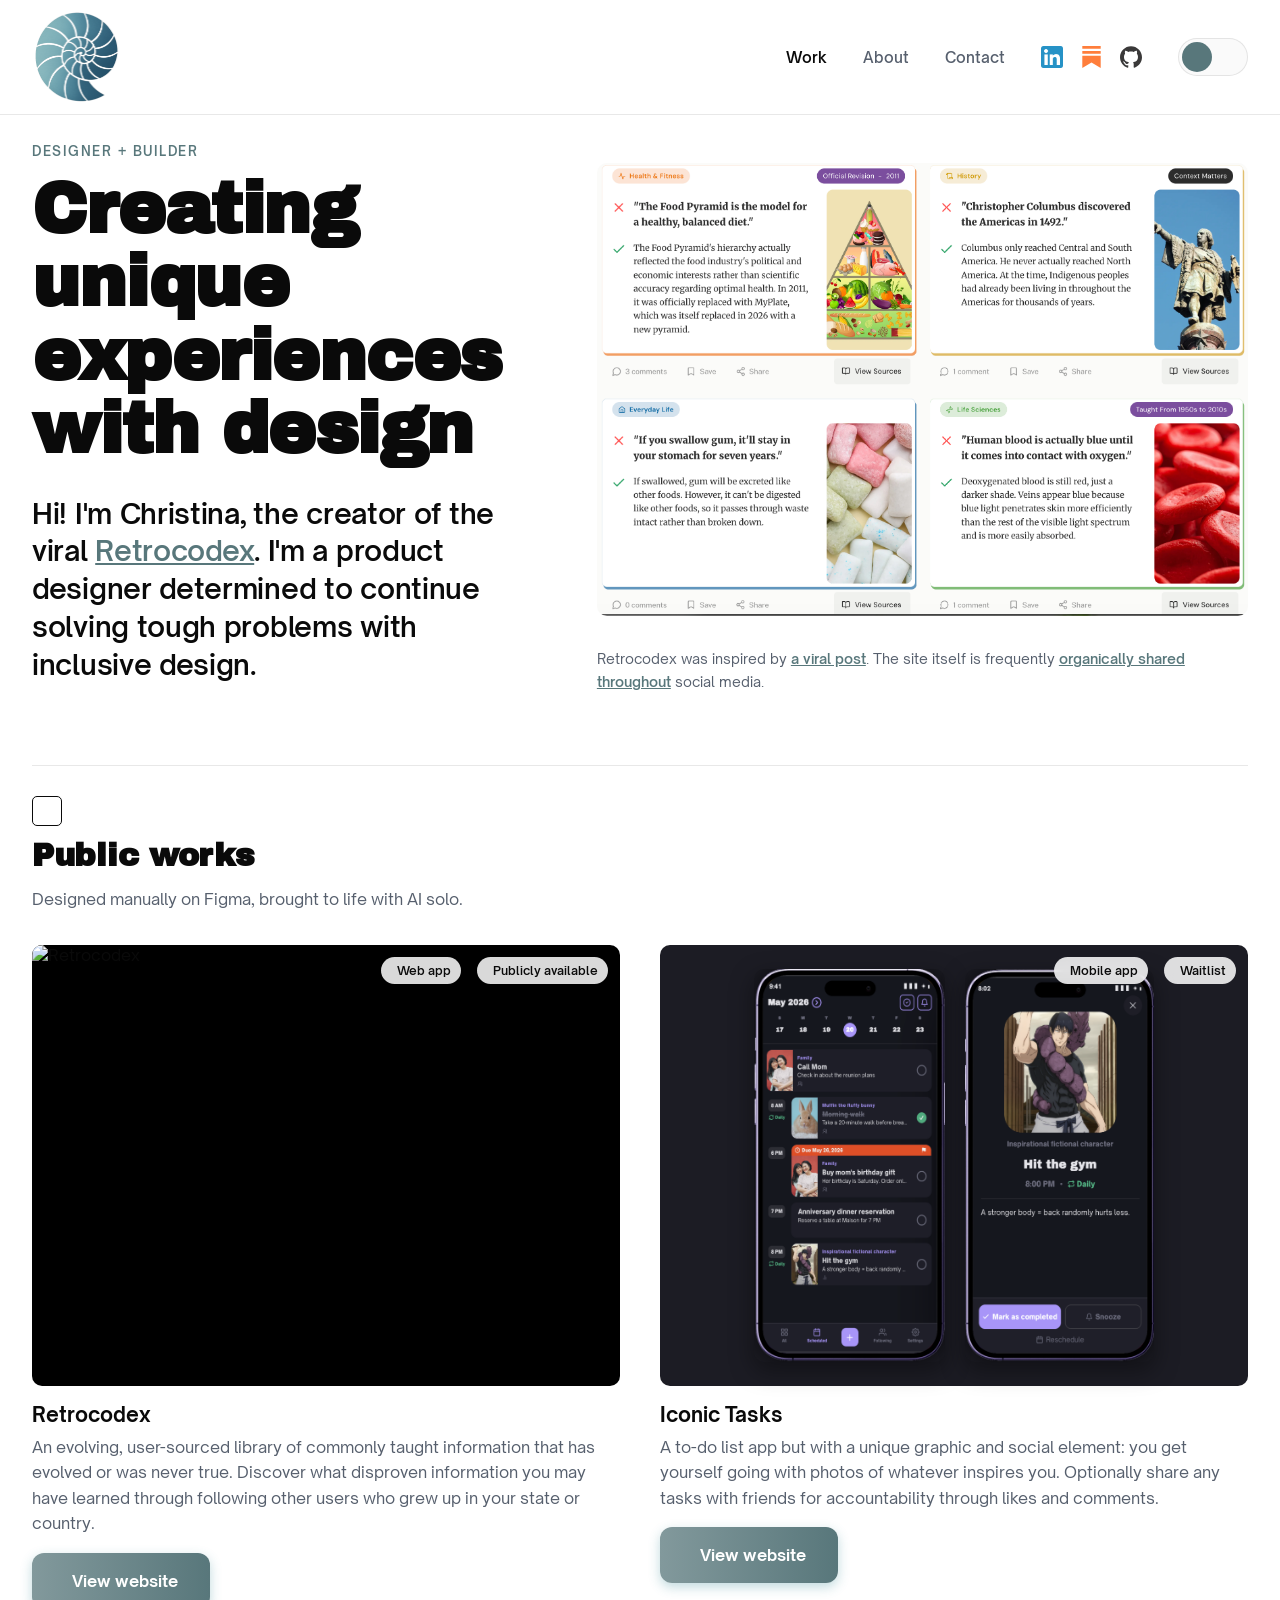
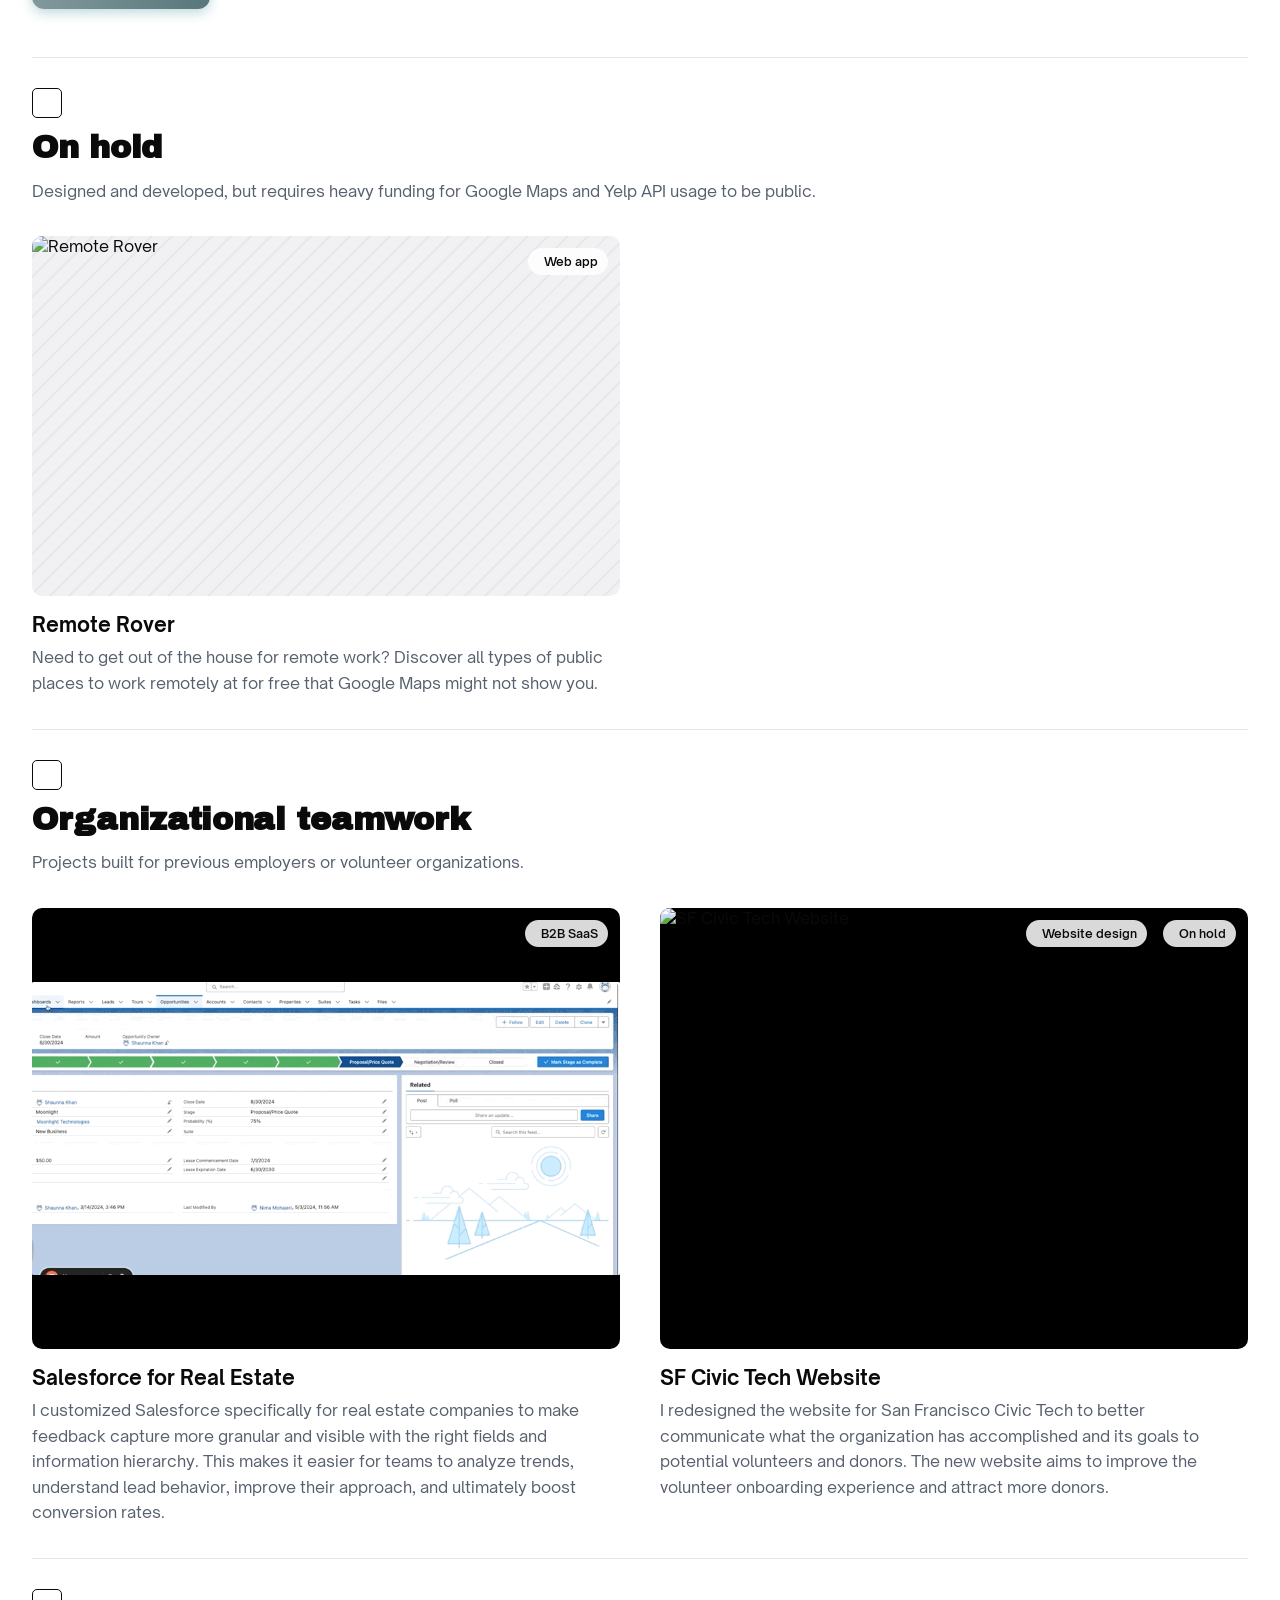
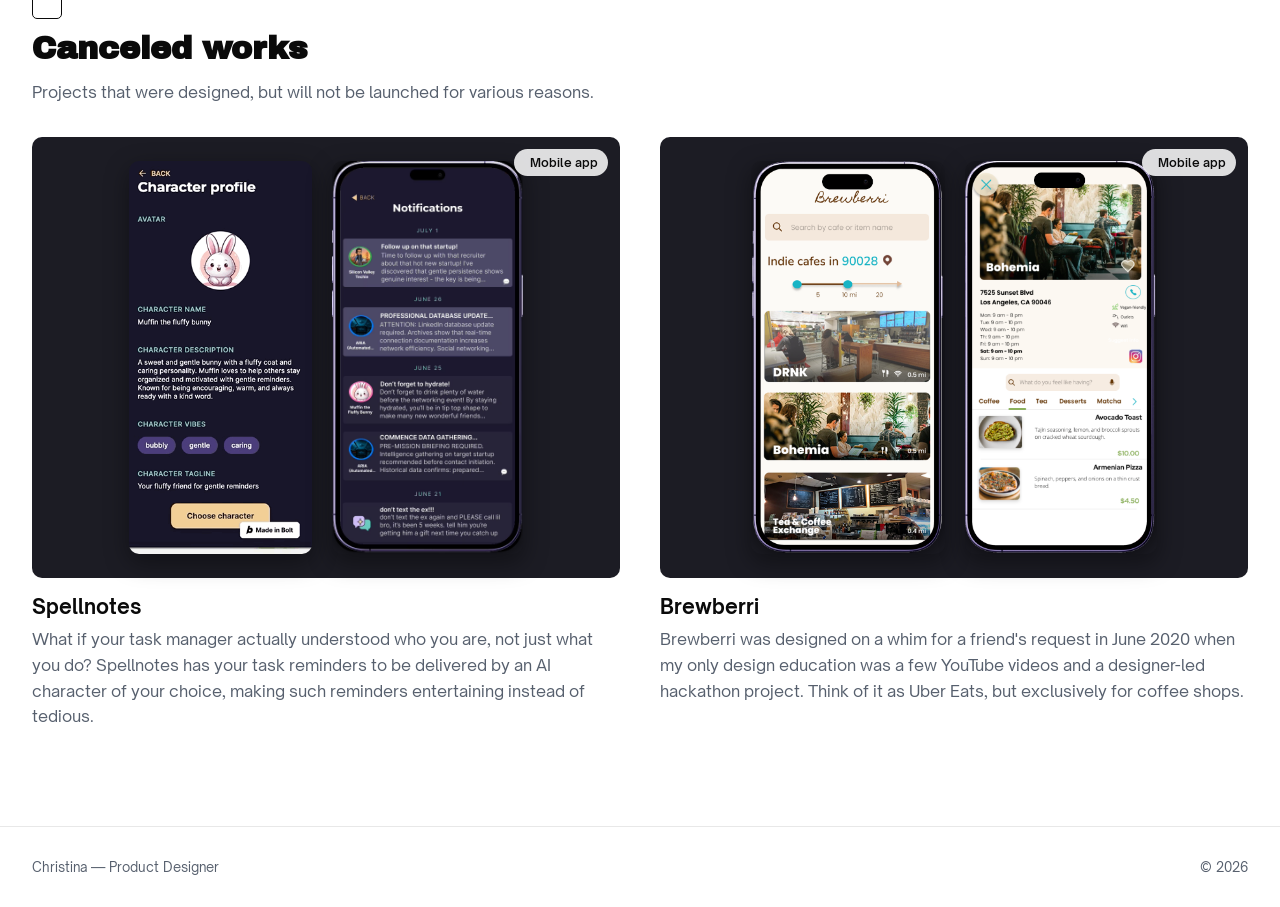
==== index.html @ 050b69ad "Add Salesforce for Real Estate case study Build case-studies/salesforce-real-estate.html following t" ====
<!DOCTYPE html>
<html lang="en">
<head>
<meta charset="utf-8">
<meta name="viewport" content="width=device-width, initial-scale=1">
<title>Christina — Founding Product Designer</title>
<link rel="icon" type="image/png" href="assets/images/logo-nautilus-turquoise.png">
<link rel="stylesheet" href="css/style.css">
</head>
<body>

<nav class="nav">
  <div class="nav-brand">
    <a href="index.html" class="logo-placeholder"><img src="assets/images/logo-nautilus-turquoise.png" alt="Christina's logo"></a>
  </div>
  <div class="nav-links">
    <a href="#work" class="nav-link nav-link--active" target="_blank" rel="noopener noreferrer">Work</a>
    <a href="#about" class="nav-link" target="_blank" rel="noopener noreferrer">About</a>
    <a href="contact.html" class="nav-link" target="_blank" rel="noopener noreferrer">Contact</a>
    <div class="social-icons">
      <a href="https://www.linkedin.com/in/christina-m-nguyen-0655a9b2/" aria-label="LinkedIn" target="_blank" rel="noopener noreferrer"><img src="assets/icons/linkedin-white.png" alt="LinkedIn"></a>
      <a href="https://designingforall.substack.com/" aria-label="Substack" target="_blank" rel="noopener noreferrer"><img src="assets/icons/substack.svg" alt="Substack"></a>
      <a href="https://github.com/christina245" aria-label="GitHub" target="_blank" rel="noopener noreferrer"><img src="assets/icons/github.svg" alt="GitHub" data-invert-dark></a>
    </div>
    <div class="theme-toggle">
      <button data-theme-btn="light" aria-label="Light mode"><i data-lucide="sun"></i></button>
      <button data-theme-btn="dark" aria-label="Dark mode"><i data-lucide="moon"></i></button>
    </div>
  </div>
</nav>

<section class="hero reveal">
  <div class="hero-copy">
    <div class="eyebrow hero-eyebrow">DESIGNER + BUILDER</div>
    <h1 class="h1">Creating unique experiences with design</h1>
    <h2 class="h4">Hi! I'm Christina, the creator of the viral <a href="http://theretrocodex.com" class="link-accent" target="_blank" rel="noopener noreferrer">Retrocodex</a>. I'm a product designer determined to continue solving tough problems with inclusive design.</h2>
  </div>
  <div>
    <div class="ph ph--shrink"><img src="assets/images/retrocodex-popular-facts.png" alt="Retrocodex"></div>
    <p class="hero-image-note">Retrocodex was inspired by <a href="https://www.instagram.com/p/DOqaJ5Gjj4a/?img_index=1" class="link-accent-bold" target="_blank" rel="noopener noreferrer">a viral post</a>. The site itself is frequently <a href="https://www.youtube.com/watch?v=tK1ctEZjF4w" class="link-accent-bold" target="_blank" rel="noopener noreferrer">organically shared throughout</a> social media.</p>
  </div>
</section>

<div class="divider"></div>

<section id="work" class="section reveal">
  <div class="section-heading">
    <div class="section-icon"><i data-lucide="users-round"></i></div>
    <h3 class="h3">Public works</h3>
  </div>
  <p class="section-subtitle">Designed manually on Figma, brought to life with AI solo.</p>
  <div class="project-grid">

    <div>
      <a href="case-studies/retrocodex.html" target="_blank" rel="noopener noreferrer">
        <div class="ph ph--letterbox">
          <img class="ph-fit" src="assets/images/retrocodex-cover-1.gif" alt="Retrocodex">
          <div class="badge-row">
            <span class="badge"><i data-lucide="globe"></i>Web app</span>
            <span class="badge"><i data-lucide="users-round"></i>Publicly available</span>
          </div>
        </div>
      </a>
      <div class="project-card-body">
        <div class="project-title"><a href="case-studies/retrocodex.html" target="_blank" rel="noopener noreferrer">Retrocodex</a></div>
        <p class="project-desc">An evolving, user-sourced library of commonly taught information that has evolved or was never true. Discover what disproven information you may have learned through following other users who grew up in your state or country.</p>
        <a href="http://theretrocodex.com" class="cs-btn cs-btn--primary" target="_blank" rel="noopener noreferrer" style="margin:1rem 0"><i data-lucide="external-link"></i>View website</a>
      </div>
    </div>

    <div>
      <div class="ph ph--dark">
        <div class="cover-pair">
          <img src="assets/images/iconic-tasks-list-view-cover.png" alt="Iconic Tasks list view">
          <img src="assets/images/iconic-tasks-notification-detail-cover.png" alt="Iconic Tasks notification detail">
        </div>
        <div class="badge-row">
          <span class="badge"><i data-lucide="smartphone"></i>Mobile app</span>
          <span class="badge"><i data-lucide="clock-plus"></i>Waitlist</span>
        </div>
      </div>
      <div class="project-card-body">
        <div class="project-title"><span class="project-title-soon" tabindex="0">Iconic Tasks<span class="coming-soon-toast">Coming soon!</span></span></div>
        <p class="project-desc">A to-do list app but with a unique graphic and social element: you get yourself going with photos of whatever inspires you. Optionally share any tasks with friends for accountability through likes and comments.</p>
        <a href="http://iconictasks.com" class="cs-btn cs-btn--primary" target="_blank" rel="noopener noreferrer" style="margin:1rem 0"><i data-lucide="external-link"></i>View website</a>
      </div>
    </div>

  </div>
</section>

<div class="divider"></div>

<section class="section reveal">
  <div class="section-heading">
    <div class="section-icon"><i data-lucide="pause"></i></div>
    <h3 class="h3">On hold</h3>
  </div>
  <p class="section-subtitle">Designed and developed, but requires heavy funding for Google Maps and Yelp API usage to be public.</p>
  <div class="project-grid">

    <div>
      <a href="case-studies/remote-rover.html" target="_blank" rel="noopener noreferrer">
        <div class="ph ph--fixed-360">
          <img class="ph-fill" src="assets/images/remote-rover-header.gif" alt="Remote Rover" data-alt-src="assets/images/remote-rover-map-search.gif" data-duration-a="4550" data-duration-b="7490">
          <div class="badge-row">
            <span class="badge"><i data-lucide="globe"></i>Web app</span>
          </div>
        </div>
      </a>
      <div class="project-card-body">
        <div class="project-title"><a href="case-studies/remote-rover.html" target="_blank" rel="noopener noreferrer">Remote Rover</a></div>
        <p class="project-desc">Need to get out of the house for remote work? Discover all types of public places to work remotely at for free that Google Maps might not show you.</p>
      </div>
    </div>

  </div>
</section>

<div class="divider"></div>

<section class="section reveal">
  <div class="section-heading">
    <div class="section-icon"><i data-lucide="briefcase"></i></div>
    <h3 class="h3">Organizational teamwork</h3>
  </div>
  <p class="section-subtitle">Projects built for previous employers or volunteer organizations.</p>
  <div class="project-grid">

    <div>
      <a href="case-studies/salesforce-real-estate.html" target="_blank" rel="noopener noreferrer">
        <div class="ph ph--letterbox">
          <img class="ph-fit" src="assets/images/salesforce-opportunities.gif" alt="Salesforce for Real Estate">
          <div class="badge-row">
            <span class="badge"><i data-lucide="briefcase-business"></i>B2B SaaS</span>
          </div>
        </div>
      </a>
      <div class="project-card-body">
        <div class="project-title"><a href="case-studies/salesforce-real-estate.html" target="_blank" rel="noopener noreferrer">Salesforce for Real Estate</a></div>
        <p class="project-desc">I customized Salesforce specifically for real estate companies to make feedback capture more granular and visible with the right fields and information hierarchy. This makes it easier for teams to analyze trends, understand lead behavior, improve their approach, and ultimately boost conversion rates.</p>
      </div>
    </div>

    <div>
      <div class="ph ph--letterbox">
        <img class="ph-fit" src="assets/images/sf-civic-tech-homepage.gif" alt="SF Civic Tech Website">
        <div class="badge-row">
          <span class="badge"><i data-lucide="globe"></i>Website design</span>
          <span class="badge"><i data-lucide="clock"></i>On hold</span>
        </div>
      </div>
      <div class="project-card-body">
        <div class="project-title"><span class="project-title-soon" tabindex="0">SF Civic Tech Website<span class="coming-soon-toast">Coming soon!</span></span></div>
        <p class="project-desc">I redesigned the website for San Francisco Civic Tech to better communicate what the organization has accomplished and its goals to potential volunteers and donors. The new website aims to improve the volunteer onboarding experience and attract more donors.</p>
      </div>
    </div>

  </div>
</section>

<div class="divider"></div>

<section class="section reveal">
  <div class="section-heading">
    <div class="section-icon"><i data-lucide="ban"></i></div>
    <h3 class="h3">Canceled works</h3>
  </div>
  <p class="section-subtitle">Projects that were designed, but will not be launched for various reasons.</p>
  <div class="project-grid">

    <div>
      <a href="case-studies/spellnotes.html" target="_blank" rel="noopener noreferrer">
        <div class="ph ph--dark">
          <div class="cover-pair">
            <img src="assets/images/spellnotes-cover-2.gif" alt="Spellnotes cover 1">
            <img src="assets/images/spellnotes-cover-character.avif" alt="Spellnotes cover 2">
          </div>
          <div class="badge-row">
            <span class="badge"><i data-lucide="smartphone"></i>Mobile app</span>
          </div>
        </div>
      </a>
      <div class="project-card-body">
        <div class="project-title"><a href="case-studies/spellnotes.html" target="_blank" rel="noopener noreferrer">Spellnotes</a></div>
        <p class="project-desc">What if your task manager actually understood who you are, not just what you do? Spellnotes has your task reminders to be delivered by an AI character of your choice, making such reminders entertaining instead of tedious.</p>
      </div>
    </div>

    <div>
      <div class="ph ph--dark">
        <div class="cover-pair">
          <img src="assets/images/brewberri-mockup-1.png" alt="Brewberri mockup 1">
          <img src="assets/images/brewberri-mockup-2.png" alt="Brewberri mockup 2">
        </div>
        <div class="badge-row">
          <span class="badge"><i data-lucide="smartphone"></i>Mobile app</span>
        </div>
      </div>
      <div class="project-card-body">
        <div class="project-title"><span class="project-title-soon" tabindex="0">Brewberri<span class="coming-soon-toast">Coming soon!</span></span></div>
        <p class="project-desc">Brewberri was designed on a whim for a friend's request in June 2020 when my only design education was a few YouTube videos and a designer-led hackathon project. Think of it as Uber Eats, but exclusively for coffee shops.</p>
      </div>
    </div>

  </div>
</section>

<footer id="contact" class="site-footer">
  <span>Christina — Product Designer</span>
  <span>© 2026</span>
</footer>

<script src="https://unpkg.com/lucide@latest/dist/umd/lucide.js"></script>
<script src="js/main.js"></script>
</body>
</html>
---- css/style.css ----
/* ---------- Fonts ---------- */
@font-face {
  font-family: 'Archivo Black';
  font-style: normal;
  font-weight: 400;
  font-display: swap;
  src: url("../assets/fonts/archivo-black-latin-ext.woff2") format('woff2');
  unicode-range: U+0100-02BA, U+02BD-02C5, U+02C7-02CC, U+02CE-02D7, U+02DD-02FF, U+0304, U+0308, U+0329, U+1D00-1DBF, U+1E00-1E9F, U+1EF2-1EFF, U+2020, U+20A0-20AB, U+20AD-20C0, U+2113, U+2C60-2C7F, U+A720-A7FF;
}
@font-face {
  font-family: 'Archivo Black';
  font-style: normal;
  font-weight: 400;
  font-display: swap;
  src: url("../assets/fonts/archivo-black-latin.woff2") format('woff2');
  unicode-range: U+0000-00FF, U+0131, U+0152-0153, U+02BB-02BC, U+02C6, U+02DA, U+02DC, U+0304, U+0308, U+0329, U+2000-206F, U+20AC, U+2122, U+2191, U+2193, U+2212, U+2215, U+FEFF, U+FFFD;
}
@font-face {
  font-family: 'Open Sauce Sans';
  font-style: normal;
  font-display: swap;
  font-weight: 400;
  src: url("../assets/fonts/open-sauce-sans-400.woff2") format('woff2'), url("../assets/fonts/open-sauce-sans-400.woff") format('woff');
}
@font-face {
  font-family: 'Open Sauce Sans';
  font-style: normal;
  font-display: swap;
  font-weight: 500;
  src: url("../assets/fonts/open-sauce-sans-500.woff2") format('woff2'), url("../assets/fonts/open-sauce-sans-500.woff") format('woff');
}
@font-face {
  font-family: 'Open Sauce Sans';
  font-style: normal;
  font-display: swap;
  font-weight: 600;
  src: url("../assets/fonts/open-sauce-sans-600.woff2") format('woff2'), url("../assets/fonts/open-sauce-sans-600.woff") format('woff');
}
@font-face {
  font-family: 'Open Sauce Sans';
  font-style: normal;
  font-display: swap;
  font-weight: 700;
  src: url("../assets/fonts/open-sauce-sans-700.woff2") format('woff2'), url("../assets/fonts/open-sauce-sans-700.woff") format('woff');
}

/* ---------- Design tokens ---------- */
:root {
  --bg: #FFFFFF;
  --surface: #FAFAFA;
  --text: #0A0A0A;
  --muted: #565F6D;
  --border: rgba(10, 10, 10, 0.09);
  --accent: #58777B;
  --accent-text: #58777B;
  --accent-grad: linear-gradient(90deg, #82999C, #58777B);
  --ph-bg: #F1F1F3;
  --ph-stripe: repeating-linear-gradient(135deg, rgba(0, 0, 0, 0.04) 0px, rgba(0, 0, 0, 0.04) 2px, transparent 2px, transparent 14px);
  --badge-bg: rgba(255, 255, 255, 0.85);
}

[data-theme="dark"] {
  --bg: #16161E;
  --surface: #1F1F2A;
  --text: #E5E5EA;
  --muted: #A3A2AF;
  --border: rgba(229, 229, 234, 0.12);
  --accent: #87B7BD;
  --accent-text: #87B7BD;
  --accent-grad: linear-gradient(90deg, #A5C9CE, #87B7BD);
  --ph-bg: #1F1F2A;
  --ph-stripe: repeating-linear-gradient(135deg, rgba(255, 255, 255, 0.03) 0px, rgba(255, 255, 255, 0.03) 2px, transparent 2px, transparent 14px);
  --badge-bg: rgba(31, 31, 42, 0.85);
}

/* ---------- Reset ---------- */
* { box-sizing: border-box; }
body { margin: 0; }
a { color: inherit; text-decoration: none; }
a:hover, a:active { text-decoration: underline; }

/* Body text links: always underlined and in the theme's accent color */
p a { color: var(--accent-text); text-decoration: underline; }
ul { margin: 0; }
::selection { background: #2F8693; color: #fff; }

body {
  font-family: 'Open Sauce Sans', sans-serif;
  background: var(--bg);
  color: var(--text);
  min-height: 100vh;
  transition: background .2s, color .2s;
}

/* ---------- Type scale ---------- */
.h1 {
  font-family: 'Archivo Black', sans-serif;
  font-size: 72px;
  line-height: 1.02;
  letter-spacing: -1.5px;
  margin: 0 0 28px;
}
.h2 {
  font-family: 'Archivo Black', sans-serif;
  font-size: 44px;
  line-height: 1.08;
  letter-spacing: -0.5px;
  margin: 0 0 24px;
}
.h3 {
  font-family: 'Archivo Black', sans-serif;
  font-size: 32px;
  line-height: 1.15;
  letter-spacing: -0.3px;
  margin: 0 0 12px;
}
/* Hero subtitle / lead copy — set in body font, not the display face */
.h4 {
  font-family: 'Open Sauce Sans', sans-serif;
  font-size: 28px;
  line-height: 1.35;
  font-weight: 600;
  letter-spacing: -0.3px;
  margin: 0;
  color: var(--text);
}

.link-accent { color: var(--accent-text); text-decoration: underline; }
.link-accent-bold { color: var(--accent-text); font-weight: 600; }

.eyebrow {
  font-size: 13px;
  font-weight: 600;
  letter-spacing: 1.5px;
  color: var(--accent-text);
  text-transform: uppercase;
}

.section-subtitle {
  font-size: 16px;
  line-height: 1.6;
  color: var(--muted);
  margin: 0 0 32px;
}

/* ---------- Nav ---------- */
.nav {
  position: sticky;
  top: 0;
  z-index: 50;
  display: flex;
  align-items: center;
  justify-content: space-between;
  padding: 12px 2rem;
  background: var(--bg);
  border-bottom: 1px solid var(--border);
}
.nav--wide { padding-left: 48px; padding-right: 48px; }

.nav-brand { display: flex; align-items: center; gap: 14px; }

.logo-placeholder {
  width: 90px;
  height: 90px;
  flex-shrink: 0;
  border-radius: 8px;
  display: flex;
  align-items: center;
  justify-content: center;
  font-size: 11px;
  font-weight: 600;
  letter-spacing: 1px;
  color: var(--muted);
}
.logo-placeholder img {
  width: 100%;
  height: 100%;
  object-fit: contain;
}

.nav-label { font-size: 13px; color: var(--muted); font-weight: 500; }

.nav-links { display: flex; align-items: center; gap: 36px; }
.nav-link { font-size: 15px; font-weight: 500; color: var(--muted); }
.nav-link--active { font-weight: 600; color: var(--text); }

.social-icons { display: flex; align-items: center; gap: 18px; }
.social-icons a { display: flex; align-items: center; justify-content: center; opacity: 0.85; }
.social-icons a:hover { opacity: 1; }
.social-icons img { width: 21.6px; height: 21.6px; display: block; }
[data-theme="dark"] .social-icons img[data-invert-dark] { filter: invert(1); }

.theme-toggle {
  display: flex;
  align-items: center;
  gap: 2px;
  background: var(--surface);
  border: 1px solid var(--border);
  border-radius: 20px;
  padding: 3px;
}
.theme-toggle button {
  border: none;
  cursor: pointer;
  display: flex;
  align-items: center;
  justify-content: center;
  width: 30px;
  height: 30px;
  border-radius: 16px;
  background: transparent;
  color: var(--muted);
  font-family: inherit;
}
.theme-toggle button svg { width: 15px; height: 15px; }
.theme-toggle button.is-active { background: var(--accent); color: #fff; }

/* ---------- Badges ---------- */
.badge-row {
  position: absolute;
  top: 12px;
  right: 12px;
  z-index: 2;
  display: flex;
  flex-direction: row;
  gap: 1rem;
  align-items: flex-end;
}
.badge {
  display: flex;
  align-items: center;
  gap: 6px;
  background: var(--badge-bg);
  backdrop-filter: blur(6px);
  color: var(--text);
  font-size: 12px;
  font-weight: 600;
  padding: 6px 10px;
  border-radius: 20px;
  white-space: nowrap;
}
.badge svg { width: 14px; height: 14px; }

/* ---------- Placeholders ---------- */
.ph {
  position: relative;
  background: var(--ph-bg);
  background-image: var(--ph-stripe);
  border-radius: 10px;
  width: 100%;
  aspect-ratio: 4 / 3;
  display: flex;
  align-items: center;
  justify-content: center;
}
.ph-label {
  font-family: ui-monospace, monospace;
  font-size: 12px;
  color: var(--muted);
}

.ph--fixed-360 { aspect-ratio: auto; height: 360px; }

.ph-fill {
  width: 100%;
  height: 100%;
  object-fit: cover;
  border-radius: 10px;
  display: block;
}

.ph--letterbox { background: #000; background-image: none; }
.ph-fit {
  width: 100%;
  height: 100%;
  object-fit: contain;
  border-radius: 10px;
  display: block;
}

/* Container shrinks to match the photo's natural aspect ratio instead of
   forcing a fixed box - apply wherever a real photo replaces a placeholder. */
.ph--shrink { aspect-ratio: auto; height: auto; background: none; }
.ph--shrink img {
  width: 100%;
  height: auto;
  display: block;
  border-radius: 10px;
  margin-bottom: 1rem;
}

/* Dark backdrop for project cards showing app-screen covers */
.ph--dark {
  background: #1C1C24;
  background-image: none;
}
.cover-pair {
  position: relative;
  z-index: 1;
  display: flex;
  align-items: center;
  justify-content: center;
  gap: 20px;
  width: 100%;
  height: 100%;
  padding: 24px;
}
.cover-pair img {
  height: 100%;
  width: auto;
  max-width: 46%;
  border-radius: 10px;
  box-shadow: 0 8px 24px rgba(0, 0, 0, 0.4);
}

/* ---------- Reveal-on-scroll ---------- */
.reveal {
  opacity: 0;
  transform: translateY(28px);
  transition: opacity .7s ease, transform .7s ease;
}
.reveal.is-visible {
  opacity: 1;
  transform: translateY(0);
}

/* ---------- Homepage ---------- */
.hero {
  display: grid;
  grid-template-columns: 1fr 1.3fr;
  gap: 64px;
  align-items: center;
  padding: 48px 2rem 72px;
}
.hero-copy { position: relative; }
.hero-eyebrow {
  position: absolute;
  top: 0;
  left: 0;
  transform: translateY(calc(-100% - 14px));
}
.hero-image-note {
  font-size: 14px;
  line-height: 1.6;
  color: var(--muted);
  margin: 16px 0 0;
}
.hero-image-note a { color: var(--accent-text); font-weight: 600; }

.divider { height: 1px; background: var(--border); margin: 0 2rem; }

.section { padding: 72px 2rem 32px; }
.section + .section { padding-top: 56px; }
.section:last-of-type { padding-bottom: 96px; }

.section-heading { position: relative; }
.section-icon {
  position: absolute;
  top: 0;
  left: 0;
  transform: translateY(calc(-100% - 12px));
  width: 30px;
  height: 30px;
  display: flex;
  align-items: center;
  justify-content: center;
  border: 1px solid var(--text);
  border-radius: 5px;
  color: var(--text);
}
.section-icon svg { width: 16px; height: 16px; }

.project-grid {
  display: grid;
  grid-template-columns: repeat(2, 1fr);
  gap: 40px;
}
.project-card-body { margin-top: 16px; }
.project-title { font-size: 20px; font-weight: 700; margin-bottom: 8px; }
.project-desc { font-size: 16px; line-height: 1.6; color: var(--muted); margin: 0; }

.project-title-soon {
  position: relative;
  display: inline-block;
  cursor: pointer;
}
.project-title-soon:hover,
.project-title-soon:focus {
  text-decoration: underline;
  outline: none;
}
.coming-soon-toast {
  position: absolute;
  bottom: 100%;
  left: 0;
  margin-bottom: 8px;
  width: 150px;
  background: var(--text);
  color: var(--bg);
  font-size: 12px;
  font-weight: 600;
  text-decoration: none;
  text-align: center;
  line-height: 1.4;
  padding: 6px 10px;
  border-radius: 6px;
  opacity: 0;
  pointer-events: none;
  transform: translateY(4px);
  transition: opacity .15s ease, transform .15s ease;
  z-index: 5;
}
.project-title-soon:hover .coming-soon-toast,
.project-title-soon:focus .coming-soon-toast {
  opacity: 1;
  transform: translateY(0);
}

.site-footer {
  border-top: 1px solid var(--border);
  padding: 32px 2rem;
  display: flex;
  justify-content: space-between;
  align-items: center;
}
.site-footer--wide { padding-left: 48px; padding-right: 48px; }
.site-footer span { font-size: 13px; color: var(--muted); }

/* ---------- Case study ---------- */
.cs-header { max-width: 840px; margin: 0 auto; padding: 96px 48px 56px; }
.cs-header .eyebrow { display: block; margin-bottom: 20px; }
.cs-dek { font-size: 22px; line-height: 1.5; color: var(--muted); font-weight: 400; margin: 0 0 40px; max-width: 680px; }
.cs-meta {
  display: flex;
  flex-wrap: wrap;
  gap: 40px;
  padding-top: 32px;
  border-top: 1px solid var(--border);
}
.cs-meta-label { font-size: 12px; font-weight: 600; letter-spacing: 1px; color: var(--muted); margin-bottom: 6px; }
.cs-meta-value { font-size: 15px; font-weight: 500; }
.cs-meta-value a { color: var(--accent-text); font-weight: 600; }

.cs-hero-image { max-width: 840px; margin: 0 auto; padding: 0 48px 8px; display: flex; flex-direction: column; gap: 0.5rem; }

.cs-lede { max-width: 840px; margin: 0 auto; padding: 64px 48px 8px; }
.cs-pullquote {
  font-size: 19px;
  line-height: 1.65;
  font-weight: 500;
  border-left: 2px solid var(--accent);
  padding-left: 24px;
  color: var(--text);
  margin: 0;
}
.cs-lede-note { font-size: 14px; line-height: 1.6; color: var(--muted); margin-top: 16px; }
.cs-lede-list-intro { font-size: 16px; line-height: 1.7; margin: 20px 0 8px; }
.cs-lede-list { padding-left: 22px; font-size: 16px; line-height: 1.9; margin: 0; }

.cs-section { max-width: 840px; margin: 0 auto; padding: 64px 48px; }
.cs-section-band { background: var(--surface); border-top: 1px solid var(--border); border-bottom: 1px solid var(--border); }
.cs-section .eyebrow { display: block; margin-bottom: 5px; }
.cs-section p { font-size: 16px; line-height: 1.7; margin: 0 0 16px; }
.cs-section ul { padding-left: 22px; font-size: 16px; line-height: 1.9; margin: 0 0 20px; }
.cs-section h3 { margin-top: 40px; }

.cs-image-block { margin: 24px 0; }
.cs-image-row { display: flex; align-items: flex-start; gap: 16px; }
.cs-image-row .ph { aspect-ratio: auto; }

.repost-grid {
  columns: 2;
  column-gap: 0.5rem;
  margin: 24px 0;
}
.repost-tile {
  position: relative;
  break-inside: avoid;
  margin-bottom: 1rem;
}
.repost-tile img {
  width: 100%;
  display: block;
  border-radius: 10px;
  transition: transform .2s ease;
  transform-origin: center;
}
.repost-tile:hover { z-index: 10; }
.repost-tile:hover img { transform: scale(1.5); }

/* Same expand-on-hover effect as the masonry grid, for individual images elsewhere */
.hover-expand {
  position: relative;
  z-index: 1;
  transition: transform .2s ease;
  transform-origin: center;
}
.hover-expand:hover {
  transform: scale(1.5);
  z-index: 10;
}

/* Black container for phone-mockup screenshots/gifs, matching the pure
   black (#000) edges baked into the mockup images themselves */
.phone-mockup-group {
  background: #000;
  border-radius: 10px;
  padding: 24px;
  display: flex;
  justify-content: center;
  align-items: flex-end;
  gap: 1rem;
  flex-wrap: wrap;
  margin-bottom: 1rem;
}
.phone-mockup-group img {
  max-width: 240px;
  width: 100%;
  height: auto;
  border-radius: 8px;
  display: block;
}
.phone-mockup-stack {
  flex-direction: column;
  align-items: center;
  gap: 1rem;
}
.phone-mockup-row {
  display: flex;
  gap: 2rem;
  justify-content: center;
  align-items: flex-end;
}
.phone-mockup-row img,
.phone-mockup-stack > img {
  max-width: 80px;
  width: 100%;
  height: auto;
  border-radius: 8px;
  display: block;
}
.phone-mockup-uniform img {
  max-width: none;
  width: 240px;
  height: 480px;
  object-fit: contain;
}

.phone-mockup-caption {
  width: 100%;
  text-align: center;
  font-size: 12px;
  color: var(--muted);
  margin-top: 8px;
}

/* Pain-point slideshow */
.pain-point-slider { margin: 24px 0; }
.pain-point-stage {
  display: flex;
  align-items: center;
  gap: 20px;
}
.pain-point-slides { flex: 1; min-width: 0; }
.pain-point-slide { text-align: center; }
.pain-point-slide img {
  max-width: 480px;
  width: 100%;
  height: auto;
  border-radius: 10px;
  display: block;
  margin: 0 auto;
}
.pain-point-slide .pain-point-caption {
  max-width: 560px;
  margin: 1rem auto 0;
  font-size: 16px;
  line-height: 1.7;
  text-align: center;
}
.pain-point-slide .pain-point-solution {
  max-width: 560px;
  margin: 0 auto;
  font-size: 15px;
  line-height: 1.6;
  color: var(--muted);
  text-align: center;
}
.pain-point-slide .cs-solution-label { margin-top: 2rem; }
.pain-point-arrow {
  background: none;
  border: 1px solid var(--border);
  width: 54px;
  height: 54px;
  border-radius: 50%;
  cursor: pointer;
  display: flex;
  align-items: center;
  justify-content: center;
  color: var(--text);
  font-size: 27px;
  line-height: 1;
  font-family: inherit;
  flex-shrink: 0;
}
.pain-point-arrow:hover { background: var(--surface); }
.pain-point-dots {
  display: flex;
  align-items: center;
  justify-content: center;
  gap: 8px;
  margin: 24px 0 1rem;
}
.pain-point-dot {
  width: 8px;
  height: 8px;
  border-radius: 50%;
  background: var(--border);
  border: none;
  padding: 0;
  cursor: pointer;
}
.pain-point-dot.is-active { background: var(--accent); }

/* Fixed-height, vertically-centered image frame for slides with mixed aspect ratios */
.principle-frame {
  height: 380px;
  display: flex;
  align-items: center;
  justify-content: center;
}
.principle-frame img {
  max-width: 480px;
  max-height: 100%;
  width: auto;
  height: auto;
  object-fit: contain;
  border-radius: 10px;
  margin: 0 auto;
}

/* Wider fixed-height frame for landscape product screenshots/demo gifs */
.product-frame {
  display: inline-flex;
  padding: 32px;
  background: #000;
  border-radius: 10px;
  max-width: 100%;
  box-sizing: border-box;
}
.product-frame img {
  display: block;
  max-width: 100%;
  max-height: 360px;
  width: auto;
  height: auto;
  object-fit: contain;
}

.cs-need-grid {
  display: grid;
  grid-template-columns: 1fr 1fr;
  gap: 20px;
  margin: 24px 0;
  align-items: stretch;
}
.cs-need-card {
  background: var(--bg);
  border: 1px solid var(--border);
  border-radius: 6px;
  padding: 20px 24px;
  height: 100%;
  box-sizing: border-box;
}
.cs-need-card h3 {
  margin-top: 0;
  margin-bottom: 10px;
  font-size: 16px;
  display: flex;
  flex-direction: column;
  align-items: center;
  text-align: center;
}
.cs-need-card h3 svg {
  width: 75px;
  height: 75px;
  color: var(--accent-text);
  flex-shrink: 0;
  margin-top: 1rem;
  margin-bottom: 1rem;
}
.cs-need-card ul { margin: 0; }

.persona-stack {
  background: #1C1C24;
  border-radius: 10px;
  padding: 24px;
  display: flex;
  flex-direction: column;
  gap: 1rem;
  margin: 24px 0;
}
.persona-stack img {
  width: 100%;
  height: auto;
  border-radius: 8px;
  display: block;
}

.cs-step-grid {
  display: grid;
  grid-template-columns: 1fr 1fr;
  gap: 16px;
  margin: 24px 0;
}
.cs-step-card {
  background: var(--bg);
  border: 1px solid var(--border);
  border-radius: 6px;
  padding: 20px 24px;
  font-size: 16px;
  line-height: 1.7;
}
.cs-step-number {
  display: block;
  font-family: 'Archivo Black', sans-serif;
  font-size: 20px;
  color: var(--accent-text);
  margin-bottom: 8px;
}

.cs-pro-con-row {
  display: flex;
  gap: 16px;
  margin: 0 0 20px;
  align-items: stretch;
}
.cs-pro-con {
  flex: 1;
  border: 1px solid var(--accent);
  border-radius: 8px;
  padding: 16px 20px;
  font-size: 16px;
  line-height: 1.7;
}

.cs-solution-label {
  font-size: 13px;
  font-weight: 700;
  letter-spacing: 0.5px;
  color: var(--accent-text);
  margin: 20px 0 10px;
}

.cs-stat-grid { display: grid; gap: 16px; margin: 28px 0 8px; }
.cs-stat {
  background: var(--bg);
  border: 1px solid var(--border);
  border-radius: 6px;
  padding: 24px;
}
.cs-stat-number { font-family: 'Archivo Black', sans-serif; font-size: 36px; letter-spacing: -1px; }
.cs-stat-caption { font-size: 13px; color: var(--muted); margin-top: 6px; }

.cs-quote-stack {
  display: flex;
  flex-direction: column;
  gap: 1px;
  background: var(--border);
  border-radius: 6px;
  overflow: hidden;
  margin-bottom: 24px;
}
.cs-quote-stack div {
  background: var(--bg);
  padding: 16px 20px;
  font-size: 15px;
  font-weight: 700;
  color: var(--text);
}

.cs-reframe {
  display: grid;
  grid-template-columns: 1fr auto 1fr;
  gap: 20px;
  align-items: center;
  background: var(--surface);
  border: 1px solid var(--border);
  border-radius: 8px;
  padding: 28px;
}
.cs-reframe-label { font-size: 11px; font-weight: 600; letter-spacing: 1px; color: var(--muted); margin-bottom: 8px; }
.cs-reframe-value { font-size: 16px; line-height: 1.5; }
.cs-reframe-arrow { font-size: 20px; color: var(--accent-text); }

.cs-source-quote {
  font-size: 17px;
  line-height: 1.6;
  font-style: italic;
  font-weight: 700;
  border-left: 2px solid var(--accent);
  padding-left: 20px;
  margin: 0 0 24px;
  color: var(--text);
}
.cs-source-quote-block { margin: 0 0 24px; }
.cs-source-quote-block .cs-source-quote { margin: 0; }
.cs-source-quote-attribution {
  font-size: 15px;
  color: var(--text);
  margin: 6px 0 0;
  padding-left: 20px;
}

.cs-cta { max-width: 840px; margin: 0 auto; padding: 24px 48px 96px; text-align: center; }
.cs-cta-actions { display: flex; gap: 16px; justify-content: center; }
.cs-btn {
  display: inline-flex;
  align-items: center;
  justify-content: center;
  gap: 8px;
  height: 56px;
  padding: 0 32px;
  border-radius: 12px;
  font-weight: 700;
  font-size: 16px;
}
.cs-btn svg { width: 18px; height: 18px; }
.cs-btn--primary { background: var(--accent-grad); color: #fff; box-shadow: 0 4px 12px rgba(47, 134, 147, 0.3); }
.cs-btn--secondary { border: 1px solid var(--border); color: var(--text); }

/* Responsive 16:9 video embed */
.cs-video-embed {
  position: relative;
  width: 100%;
  aspect-ratio: 16 / 9;
  border-radius: 10px;
  overflow: hidden;
  margin: 24px 0;
  background: #000;
}
.cs-video-embed iframe {
  position: absolute;
  top: 0;
  left: 0;
  width: 100%;
  height: 100%;
  border: none;
}

/* Row of third-party logos, each on a guaranteed-white chip so brand colors read correctly in dark mode */
.logo-row {
  display: flex;
  align-items: center;
  justify-content: center;
  gap: 16px;
  flex-wrap: wrap;
  margin: 24px 0;
}
.logo-chip {
  background: #fff;
  border: 1px solid var(--border);
  border-radius: 8px;
  padding: 16px 20px;
  height: 64px;
  box-sizing: border-box;
  display: flex;
  align-items: center;
  justify-content: center;
}
.logo-chip img {
  max-height: 32px;
  max-width: 120px;
  width: auto;
  height: auto;
  object-fit: contain;
  display: block;
}

/* ---------- Contact page ---------- */
.contact-section { max-width: 700px; margin: 0 auto; padding: 96px 2rem 96px; text-align: center; }
.contact-section .h1 { margin-bottom: 16px; }
.contact-subtitle { font-size: 18px; line-height: 1.6; color: var(--muted); margin: 0 0 48px; }
.contact-form-wrap iframe { width: 100%; border: none; display: block; }

/* ---------- Mobile: nav + homepage hero/grid ---------- */
@media (max-width: 680px) {
  .nav {
    flex-wrap: wrap;
    row-gap: 10px;
    padding: 12px 20px;
  }
  .nav--wide { padding-left: 20px; padding-right: 20px; }
  .nav-brand { gap: 10px; }
  .logo-placeholder { width: 52px; height: 52px; }
  .nav-links {
    flex-wrap: wrap;
    gap: 14px;
    width: 100%;
    row-gap: 10px;
  }
  .social-icons { gap: 14px; }

  /* Pull the theme toggle out of nav-links and pin it to the logo row */
  .theme-toggle {
    position: absolute;
    top: 12px;
    right: 20px;
  }

  .hero {
    grid-template-columns: 1fr;
    gap: 28px;
    padding: 28px 20px 40px;
  }
  .hero-eyebrow {
    position: static;
    transform: none;
    display: block;
    margin-bottom: 10px;
  }
  .h1 { font-size: 40px; letter-spacing: -1px; }
  .h2 { font-size: 30px; }
  .h3 { font-size: 24px; }
  .h4 { font-size: 20px; }

  .divider { margin: 0 20px; }
  .section { padding: 40px 20px 20px; }
  .section-icon {
    position: static;
    transform: none;
    margin-bottom: 10px;
  }

  .project-grid { grid-template-columns: 1fr; gap: 32px; }

  /* Case study pages */
  .cs-header { padding: 48px 20px 40px; }
  .cs-dek { font-size: 18px; }
  .cs-meta { gap: 24px; }
  .cs-hero-image { padding: 0 20px 8px; }
  .cs-lede { padding: 40px 20px 8px; }
  .cs-section { padding: 40px 20px; }
  .cs-cta { padding: 24px 20px 64px; }
  .cs-cta-actions { flex-wrap: wrap; }

  .cs-image-row { flex-direction: column; }
  .repost-grid { columns: 1; }

  .pain-point-stage { gap: 10px; }
  .pain-point-arrow { width: 36px; height: 36px; font-size: 18px; }
  .principle-frame { height: 260px; }
  .product-frame { padding: 16px; }
  .product-frame img { max-height: 220px; }

  .phone-mockup-uniform img { width: 140px; height: 280px; }
  .phone-mockup-row img,
  .phone-mockup-stack > img { max-width: 60px; }

  .cs-need-grid { grid-template-columns: 1fr; }
  .cs-step-grid { grid-template-columns: 1fr; }
  .cs-pro-con-row { flex-direction: column; }

  /* Contact page */
  .contact-section { padding: 56px 20px 56px; }
}
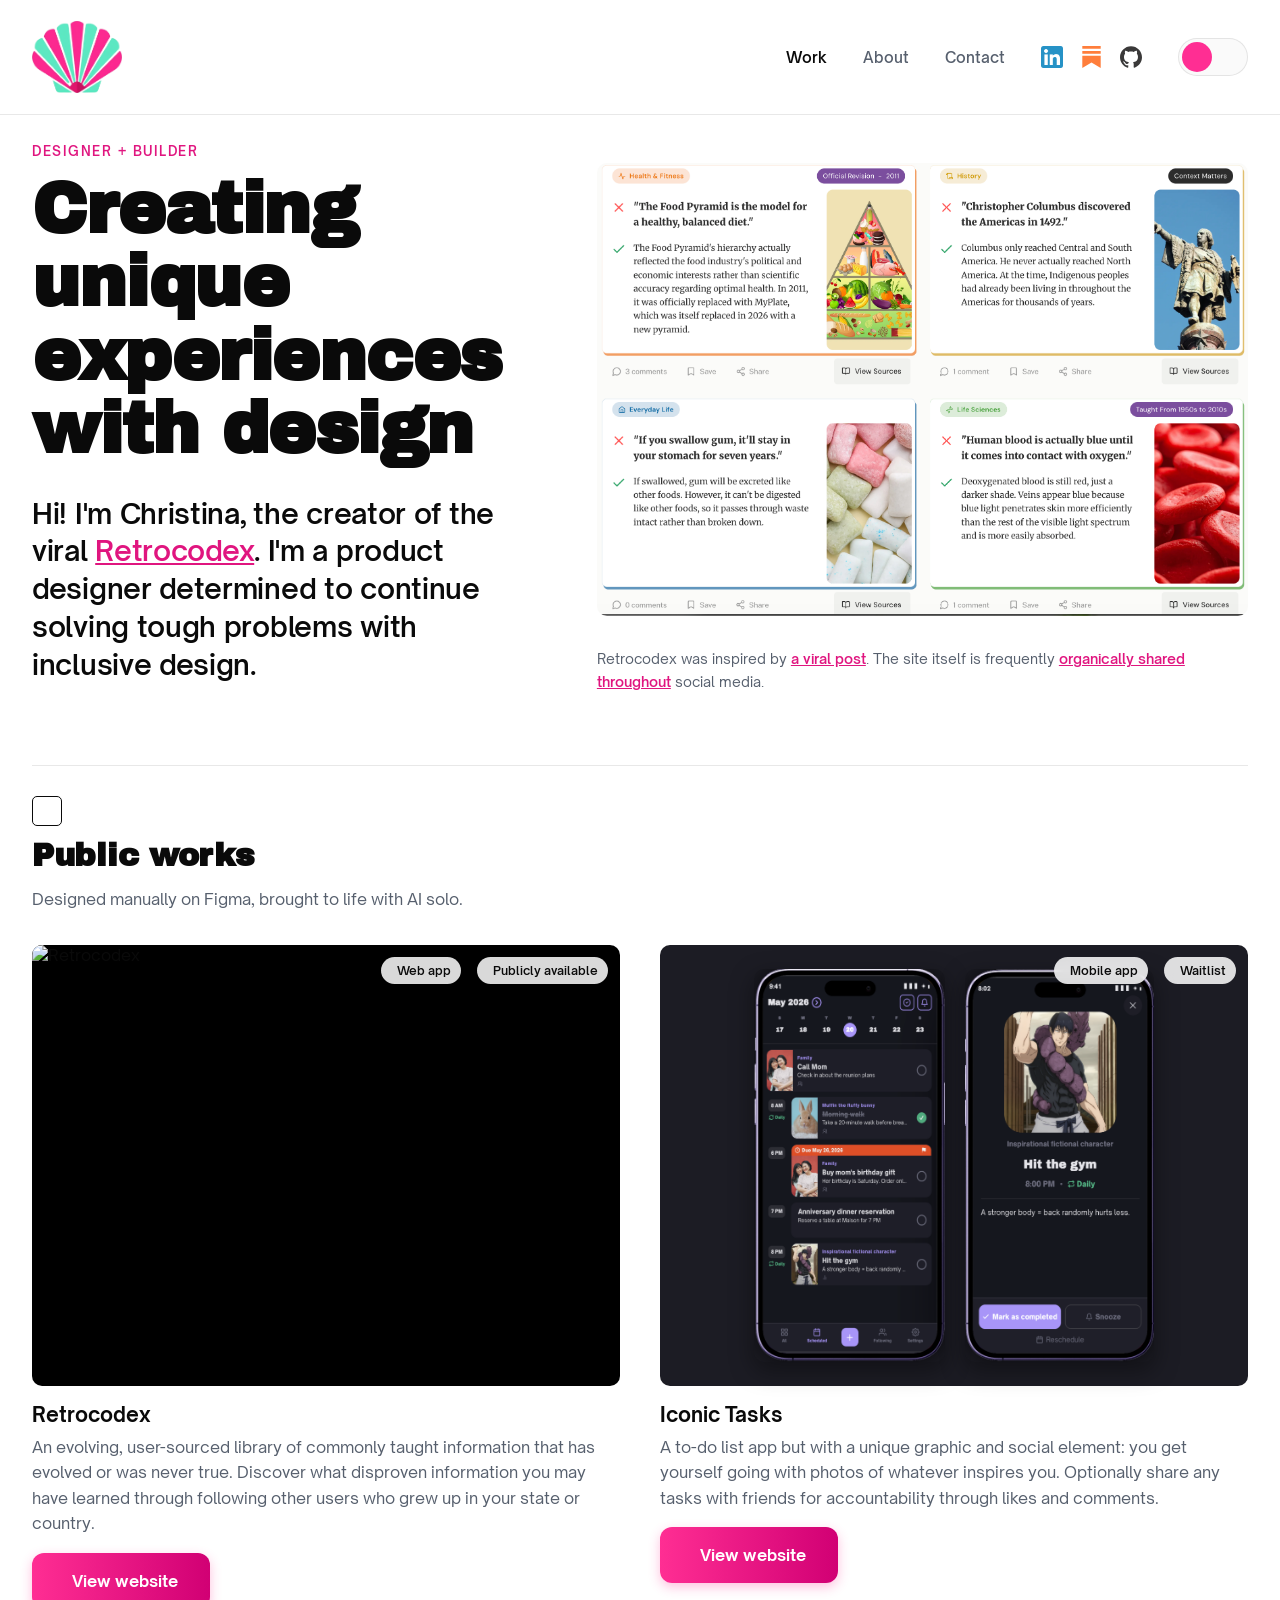
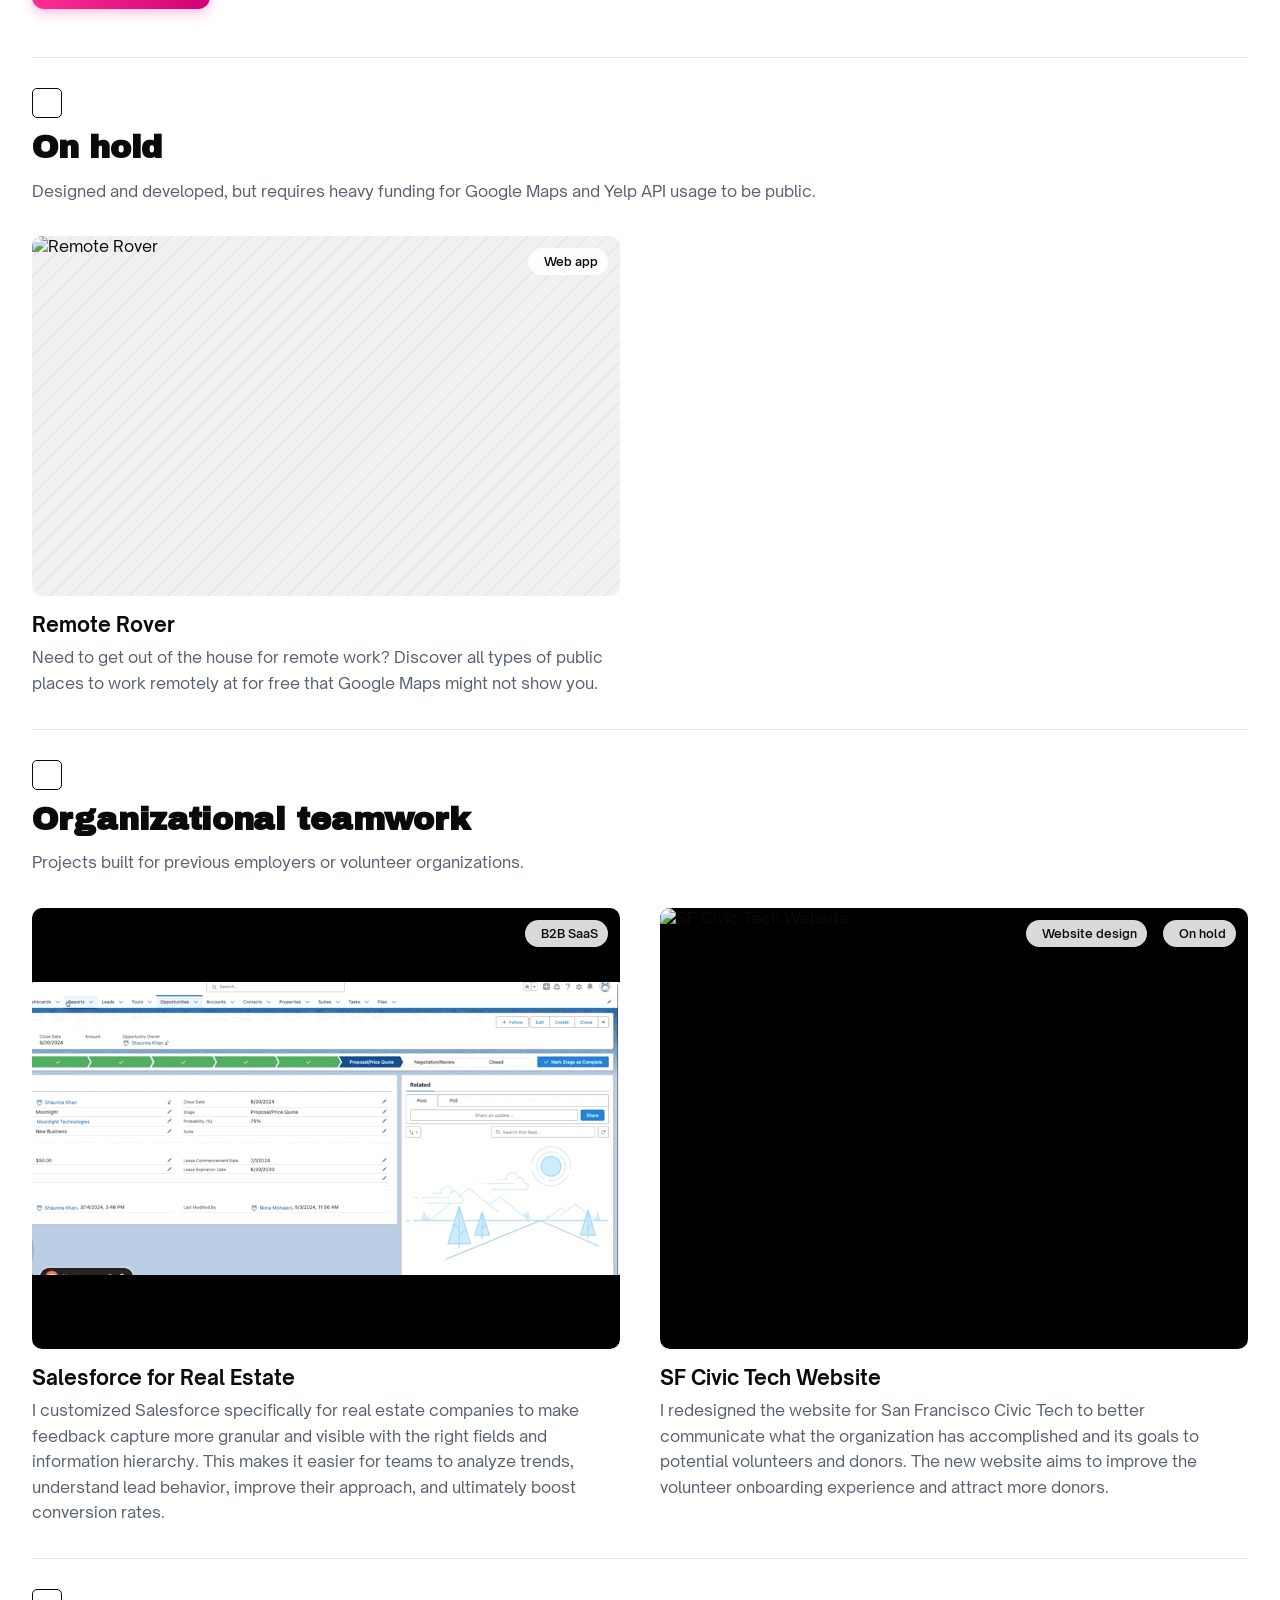
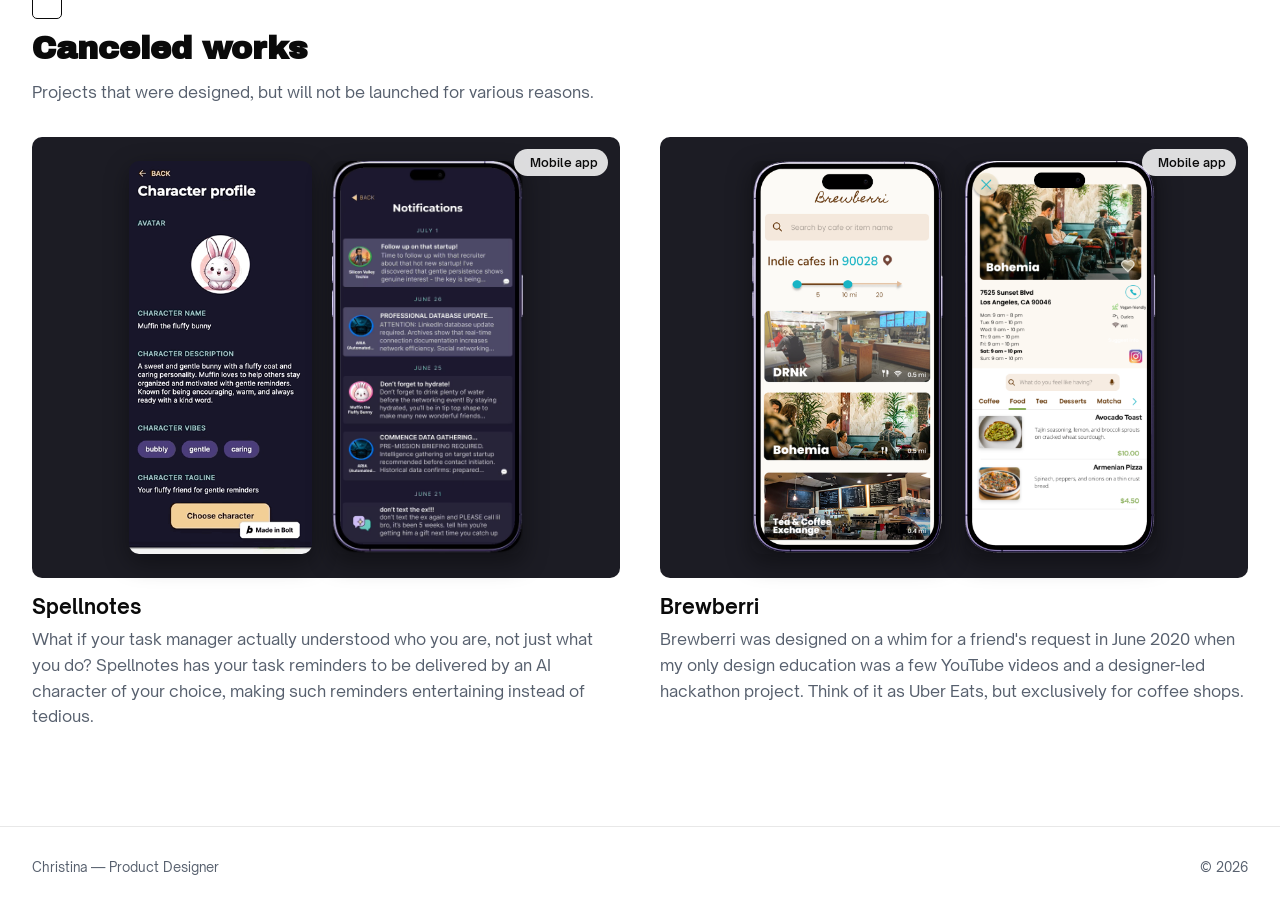
==== commit e34b1552: "Rebrand: new shell logo, favicon, and #ff2e93 accent - Swap the nautilus logo/favicon for the new sh" ====
--- a/index.html
+++ b/index.html
@@ -4,14 +4,14 @@
 <meta charset="utf-8">
 <meta name="viewport" content="width=device-width, initial-scale=1">
 <title>Christina — Founding Product Designer</title>
-<link rel="icon" type="image/png" href="assets/images/logo-nautilus-turquoise.png">
+<link rel="icon" type="image/png" href="assets/images/dreamshell-favicon.png">
 <link rel="stylesheet" href="css/style.css">
 </head>
 <body>
 
 <nav class="nav">
   <div class="nav-brand">
-    <a href="index.html" class="logo-placeholder"><img src="assets/images/logo-nautilus-turquoise.png" alt="Christina's logo"></a>
+    <a href="index.html" class="logo-placeholder"><img src="assets/images/dreamshell-logo.png" alt="Christina's logo"></a>
   </div>
   <div class="nav-links">
     <a href="#work" class="nav-link nav-link--active" target="_blank" rel="noopener noreferrer">Work</a>
--- a/css/style.css
+++ b/css/style.css
@@ -43,6 +43,13 @@
   font-weight: 700;
   src: url("../assets/fonts/open-sauce-sans-700.woff2") format('woff2'), url("../assets/fonts/open-sauce-sans-700.woff") format('woff');
 }
+@font-face {
+  font-family: 'Open Sauce One';
+  font-style: normal;
+  font-display: swap;
+  font-weight: 400;
+  src: url("../assets/fonts/open-sauce-one-400.woff2") format('woff2');
+}
 
 /* ---------- Design tokens ---------- */
 :root {
@@ -51,9 +58,9 @@
   --text: #0A0A0A;
   --muted: #565F6D;
   --border: rgba(10, 10, 10, 0.09);
-  --accent: #58777B;
-  --accent-text: #58777B;
-  --accent-grad: linear-gradient(90deg, #82999C, #58777B);
+  --accent: #ff2e93;
+  --accent-text: #e0157f; /* darkened from #ff2e93 for 4.5:1 text contrast on white */
+  --accent-grad: linear-gradient(90deg, #ff2e93, #d10074);
   --ph-bg: #F1F1F3;
   --ph-stripe: repeating-linear-gradient(135deg, rgba(0, 0, 0, 0.04) 0px, rgba(0, 0, 0, 0.04) 2px, transparent 2px, transparent 14px);
   --badge-bg: rgba(255, 255, 255, 0.85);
@@ -65,9 +72,9 @@
   --text: #E5E5EA;
   --muted: #A3A2AF;
   --border: rgba(229, 229, 234, 0.12);
-  --accent: #87B7BD;
-  --accent-text: #87B7BD;
-  --accent-grad: linear-gradient(90deg, #A5C9CE, #87B7BD);
+  --accent: #ff2e93;
+  --accent-text: #ff2e93;
+  --accent-grad: linear-gradient(90deg, #ff2e93, #d10074);
   --ph-bg: #1F1F2A;
   --ph-stripe: repeating-linear-gradient(135deg, rgba(255, 255, 255, 0.03) 0px, rgba(255, 255, 255, 0.03) 2px, transparent 2px, transparent 14px);
   --badge-bg: rgba(31, 31, 42, 0.85);
@@ -82,7 +89,7 @@
 /* Body text links: always underlined and in the theme's accent color */
 p a { color: var(--accent-text); text-decoration: underline; }
 ul { margin: 0; }
-::selection { background: #2F8693; color: #fff; }
+::selection { background: #e0157f; color: #fff; }
 
 body {
   font-family: 'Open Sauce Sans', sans-serif;
@@ -176,7 +183,10 @@
   width: 100%;
   height: 100%;
   object-fit: contain;
-}
+  transition: transform 1s ease;
+  transform-origin: center;
+}
+.logo-placeholder:hover img { transform: rotate(360deg); }
 
 .nav-label { font-size: 13px; color: var(--muted); font-weight: 500; }
 
@@ -437,7 +447,7 @@
   padding-top: 32px;
   border-top: 1px solid var(--border);
 }
-.cs-meta-label { font-size: 12px; font-weight: 600; letter-spacing: 1px; color: var(--muted); margin-bottom: 6px; }
+.cs-meta-label { font-family: 'Open Sauce One', 'Open Sauce Sans', sans-serif; font-size: 12px; font-weight: 400; letter-spacing: 1px; color: var(--muted); margin-bottom: 6px; }
 .cs-meta-value { font-size: 15px; font-weight: 500; }
 .cs-meta-value a { color: var(--accent-text); font-weight: 600; }
 
@@ -826,27 +836,8 @@
   font-size: 16px;
 }
 .cs-btn svg { width: 18px; height: 18px; }
-.cs-btn--primary { background: var(--accent-grad); color: #fff; box-shadow: 0 4px 12px rgba(47, 134, 147, 0.3); }
+.cs-btn--primary { background: var(--accent-grad); color: #fff; box-shadow: 0 4px 12px rgba(255, 46, 147, 0.3); }
 .cs-btn--secondary { border: 1px solid var(--border); color: var(--text); }
-
-/* Responsive 16:9 video embed */
-.cs-video-embed {
-  position: relative;
-  width: 100%;
-  aspect-ratio: 16 / 9;
-  border-radius: 10px;
-  overflow: hidden;
-  margin: 24px 0;
-  background: #000;
-}
-.cs-video-embed iframe {
-  position: absolute;
-  top: 0;
-  left: 0;
-  width: 100%;
-  height: 100%;
-  border: none;
-}
 
 /* Row of third-party logos, each on a guaranteed-white chip so brand colors read correctly in dark mode */
 .logo-row {
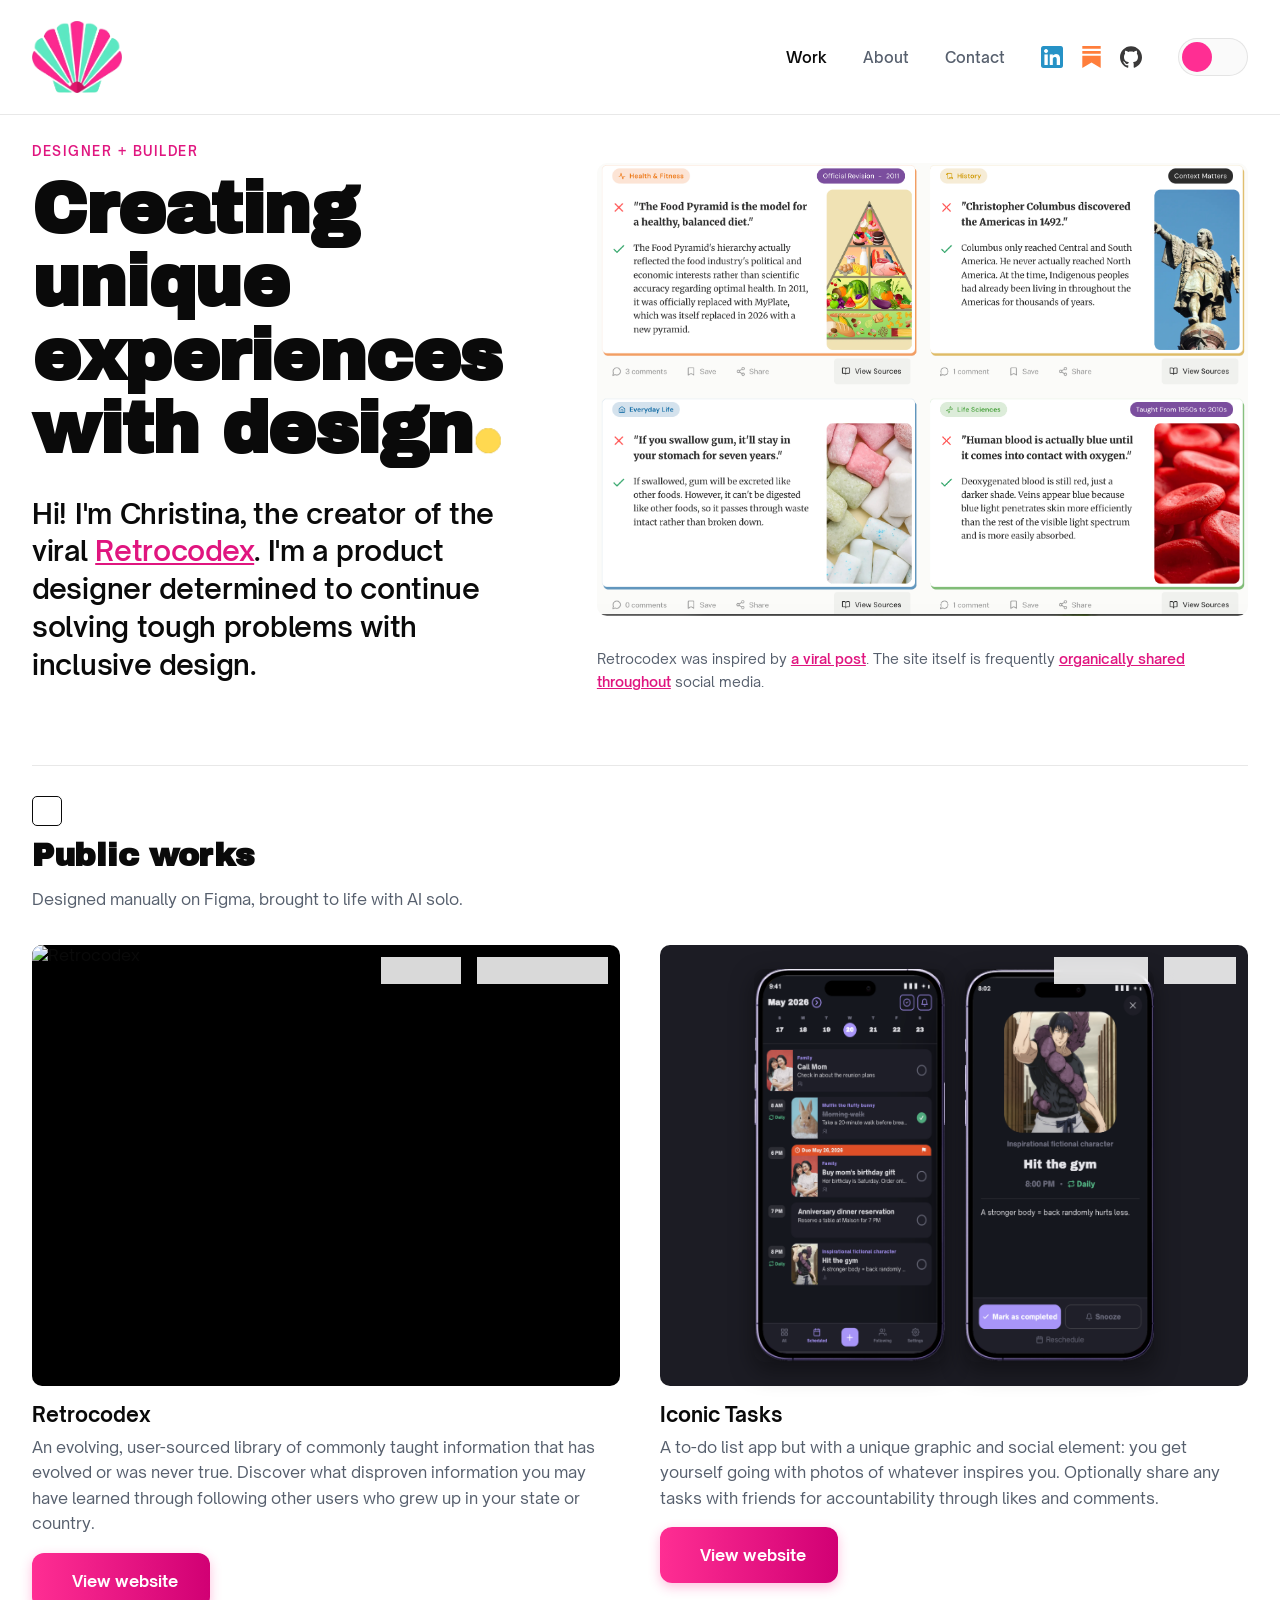
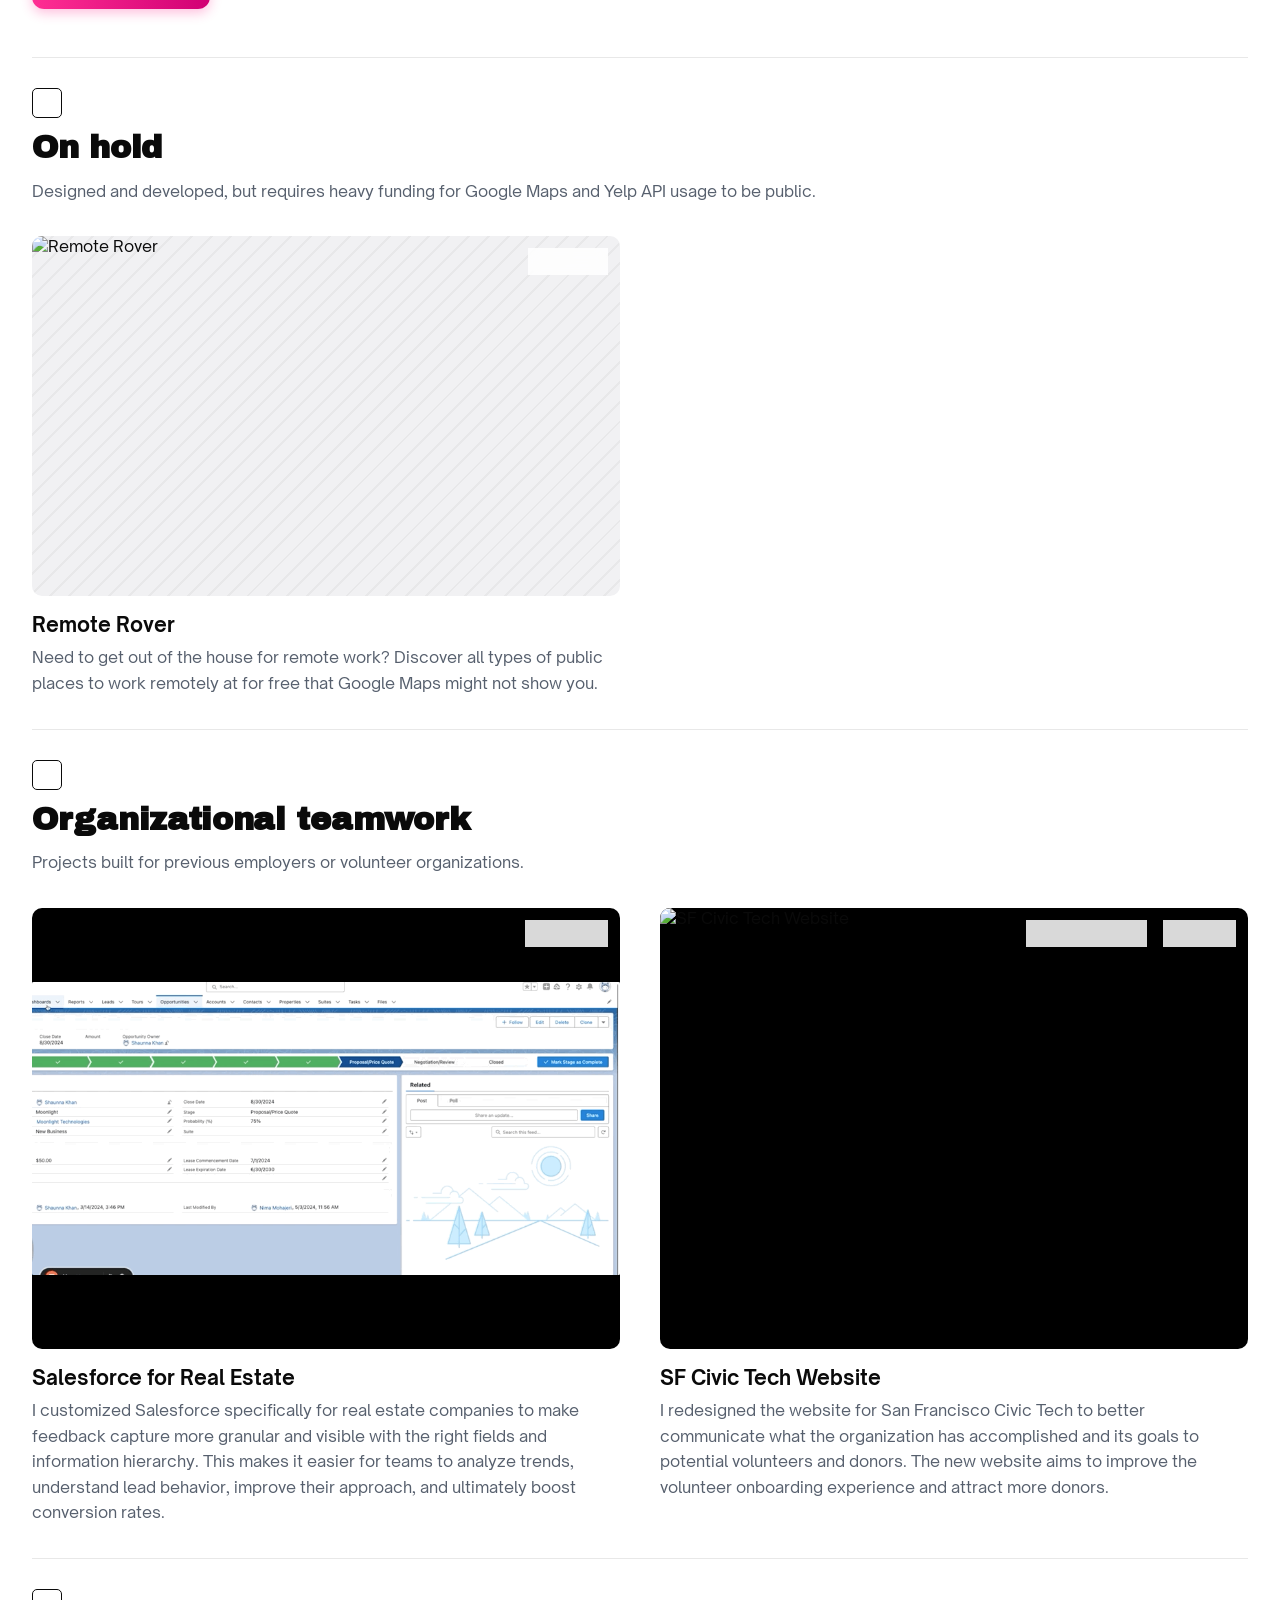
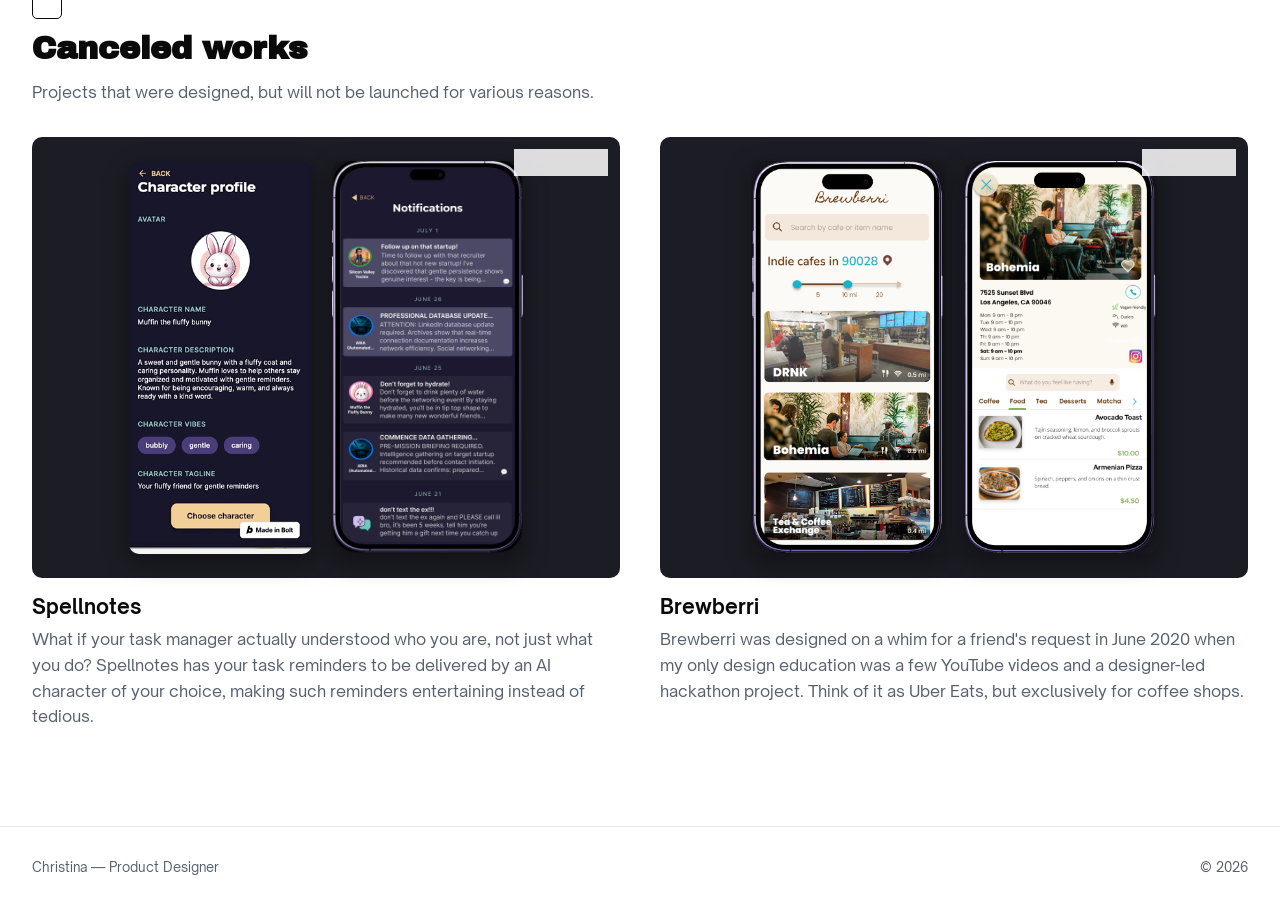
==== commit 2b65ba13: "Add bounce text effect to the homepage H1 Letters unfold from the centre of each line while a ball b" ====
--- a/index.html
+++ b/index.html
@@ -6,6 +6,14 @@
 <title>Christina — Founding Product Designer</title>
 <link rel="icon" type="image/png" href="assets/images/dreamshell-favicon.png">
 <link rel="stylesheet" href="css/style.css">
+<script>
+  /* Hide the H1 until js/bounce-text.js has split it, so it doesn't flash.
+     Skipped for reduced motion; the timeout is a safety net if the script fails. */
+  if (!window.matchMedia('(prefers-reduced-motion: reduce)').matches) {
+    document.documentElement.classList.add('bt-pending');
+    setTimeout(function () { document.documentElement.classList.remove('bt-pending'); }, 3000);
+  }
+</script>
 </head>
 <body>
 
@@ -32,7 +40,7 @@
 <section class="hero reveal">
   <div class="hero-copy">
     <div class="eyebrow hero-eyebrow">DESIGNER + BUILDER</div>
-    <h1 class="h1">Creating unique experiences with design</h1>
+    <h1 class="h1" data-bounce-text>Creating unique experiences with design</h1>
     <h2 class="h4">Hi! I'm Christina, the creator of the viral <a href="http://theretrocodex.com" class="link-accent" target="_blank" rel="noopener noreferrer">Retrocodex</a>. I'm a product designer determined to continue solving tough problems with inclusive design.</h2>
   </div>
   <div>
@@ -211,6 +219,7 @@
   <span>© 2026</span>
 </footer>
 
+<script src="js/bounce-text.js"></script>
 <script src="https://unpkg.com/lucide@latest/dist/umd/lucide.js"></script>
 <script src="js/main.js"></script>
 </body>
--- a/css/style.css
+++ b/css/style.css
@@ -955,3 +955,168 @@
   /* Contact page */
   .contact-section { padding: 56px 20px 56px; }
 }
+
+/* ---------- Bounce text effect (hero H1) ----------
+   Letters pop in from the centre of each line while a ball bounces onto the
+   last line, squishes the letters under it, then rolls to the end of the text
+   and settles as a "period". js/bounce-text.js splits the text, measures the
+   layout, and sets --dot-x/--dot-y/--dot-travel; it swaps the plain text back
+   in once the animation ends so the finished H1 is the untouched original.
+   Colours / duration live in the variables below. */
+html.bt-pending [data-bounce-text] { visibility: hidden; }
+
+[data-bounce-text] {
+  --bt-duration: 6s;
+  --bt-wave-duration: calc(var(--bt-duration) * 0.25);
+  --bt-text-in-delay: calc(var(--bt-duration) * 0.275);
+  --bt-text-in-duration: calc(var(--bt-duration) * 0.1);
+  --bt-easing: cubic-bezier(0.5, 0, 0.5, 1);
+  --bt-dot-color: #ffd950;
+  --bt-dot-color-dark: #977a12;
+  position: relative;
+}
+
+.bt-word { display: inline-block; white-space: nowrap; }
+
+.bt-char {
+  --delay: calc(var(--bt-text-in-delay) + (0.25s * (1 - var(--distance-percent, 1))));
+  position: relative;
+  display: inline-block;
+  transform-origin: center 1em;
+}
+.bt-playing .bt-char {
+  animation: bt-text-in var(--bt-text-in-duration) var(--bt-easing) var(--delay) backwards;
+}
+@keyframes bt-text-in {
+  0% {
+    opacity: 0;
+    transform: translateX(calc(-0.4em * var(--char-offset, 0))) scale(0);
+  }
+  90% {
+    transform: translateX(0em) scale(1.1);
+  }
+}
+
+/* The letters under the landing ball: the real glyph is hidden and an
+   overlaid copy gets squished, so the animation never fights text-in. */
+.bt-char.is-squish,
+.bt-char.is-squish-soft {
+  visibility: hidden;
+  --squish-scale: 0.6;
+  --squish-y: 10%;
+}
+.bt-char.is-squish-soft { --squish-scale: 0.9; --squish-y: 5%; }
+.bt-char.is-squish::before,
+.bt-char.is-squish-soft::before {
+  content: attr(data-char);
+  position: absolute;
+  top: 0;
+  left: 0;
+  visibility: visible;
+  transform-origin: center 1em;
+}
+.bt-playing .bt-char.is-squish::before,
+.bt-playing .bt-char.is-squish-soft::before {
+  animation: bt-text-squish var(--bt-duration) var(--bt-easing) forwards;
+}
+@keyframes bt-text-squish {
+  47.5%, 52.5% { transform: none; }
+  50% { transform: translateY(var(--squish-y)) scaleY(var(--squish-scale)); }
+}
+
+/* The last letter gets bumped left when the ball rolls back into it */
+.bt-playing .bt-char.is-last {
+  animation:
+    bt-text-in var(--bt-text-in-duration) var(--bt-easing) var(--delay) backwards,
+    bt-text-bonk var(--bt-duration) var(--bt-easing) forwards;
+}
+@keyframes bt-text-bonk {
+  80%, 85%, to { transform: none; }
+  82% { transform: translateX(-20%); }
+}
+
+/* The ball. Its centre starts on the last line; --dot-x/--dot-y/--dot-travel
+   are measured in px by the script. 1em here = the ball's diameter. */
+.bt-dot {
+  position: absolute;
+  left: var(--dot-x, 50%);
+  top: var(--dot-y, 50%);
+  font-size: 0.35em;
+  width: 1em;
+  height: 1em;
+  margin: -0.5em 0 0 -0.5em;
+  pointer-events: none;
+  visibility: hidden;
+}
+.bt-playing .bt-dot {
+  visibility: visible;
+  animation: bt-dot var(--bt-duration) var(--bt-easing) both;
+}
+.bt-dot-inner {
+  position: absolute;
+  inset: 0;
+  border-radius: 50%;
+  overflow: hidden;
+  display: grid;
+  align-items: center;
+  justify-items: center;
+}
+.bt-dot-inner > * { grid-area: 1 / 1; }
+.bt-playing .bt-dot-inner {
+  animation: bt-dot-inner var(--bt-duration) var(--bt-easing) both;
+}
+
+.bt-dot-wave {
+  --offset-x: -110%;
+  width: 200%;
+  height: 200%;
+  fill: var(--bt-dot-color);
+}
+.bt-dot-wave.is-back {
+  --offset-x: 110%;
+  fill: var(--bt-dot-color-dark);
+}
+.bt-playing .bt-dot-wave {
+  animation: bt-wave-in var(--bt-wave-duration) var(--bt-easing);
+}
+.bt-playing .bt-dot-wave.is-back {
+  animation-duration: calc(0.95 * var(--bt-wave-duration));
+}
+@keyframes bt-wave-in {
+  0% { transform: translateY(100%) translateX(var(--offset-x)); }
+  70% { transform: translateY(30%) translateX(0%); }
+}
+
+/* 10% fade in, 20% shoot up, 30% bounce down, 40% shoot up, 50% land on the
+   letters, 53-59% small bounces, 62% settle on the baseline */
+@keyframes bt-dot {
+  from { opacity: 0; transform: scale(3); }
+  10% { opacity: 1; transform: scale(3); }
+  15% { transform: scale(3) translateY(0.5em) scaleY(1.5); }
+  20% { transform: scale(1) translateY(-300%); }
+  30% { transform: translateY(1em) scaleY(0.5); }
+  40% { transform: translateY(-400%); }
+  50% { transform: translateY(-1em); }
+  53% { transform: translateY(-300%); }
+  56% { transform: translateY(-1em); }
+  59% { transform: translateY(-200%); }
+  62% { transform: translateY(1em); }
+  80%, 90%, to { transform: translateY(1em); }
+}
+/* roll right past the end of the text, then back to bump the last letter */
+@keyframes bt-dot-inner {
+  from, 45% { transform: none; }
+  70% {
+    transform: translateX(calc(var(--dot-travel, 0px) + 1.6em));
+    animation-timing-function: cubic-bezier(0.5, 0, 1, 0);
+  }
+  80% {
+    transform: translateX(calc(var(--dot-travel, 0px) - 0.1em));
+    animation-timing-function: var(--bt-easing);
+  }
+  83%, to { transform: translateX(var(--dot-travel, 0px)); }
+}
+
+@media (prefers-reduced-motion: reduce) {
+  .bt-dot { display: none; }
+}
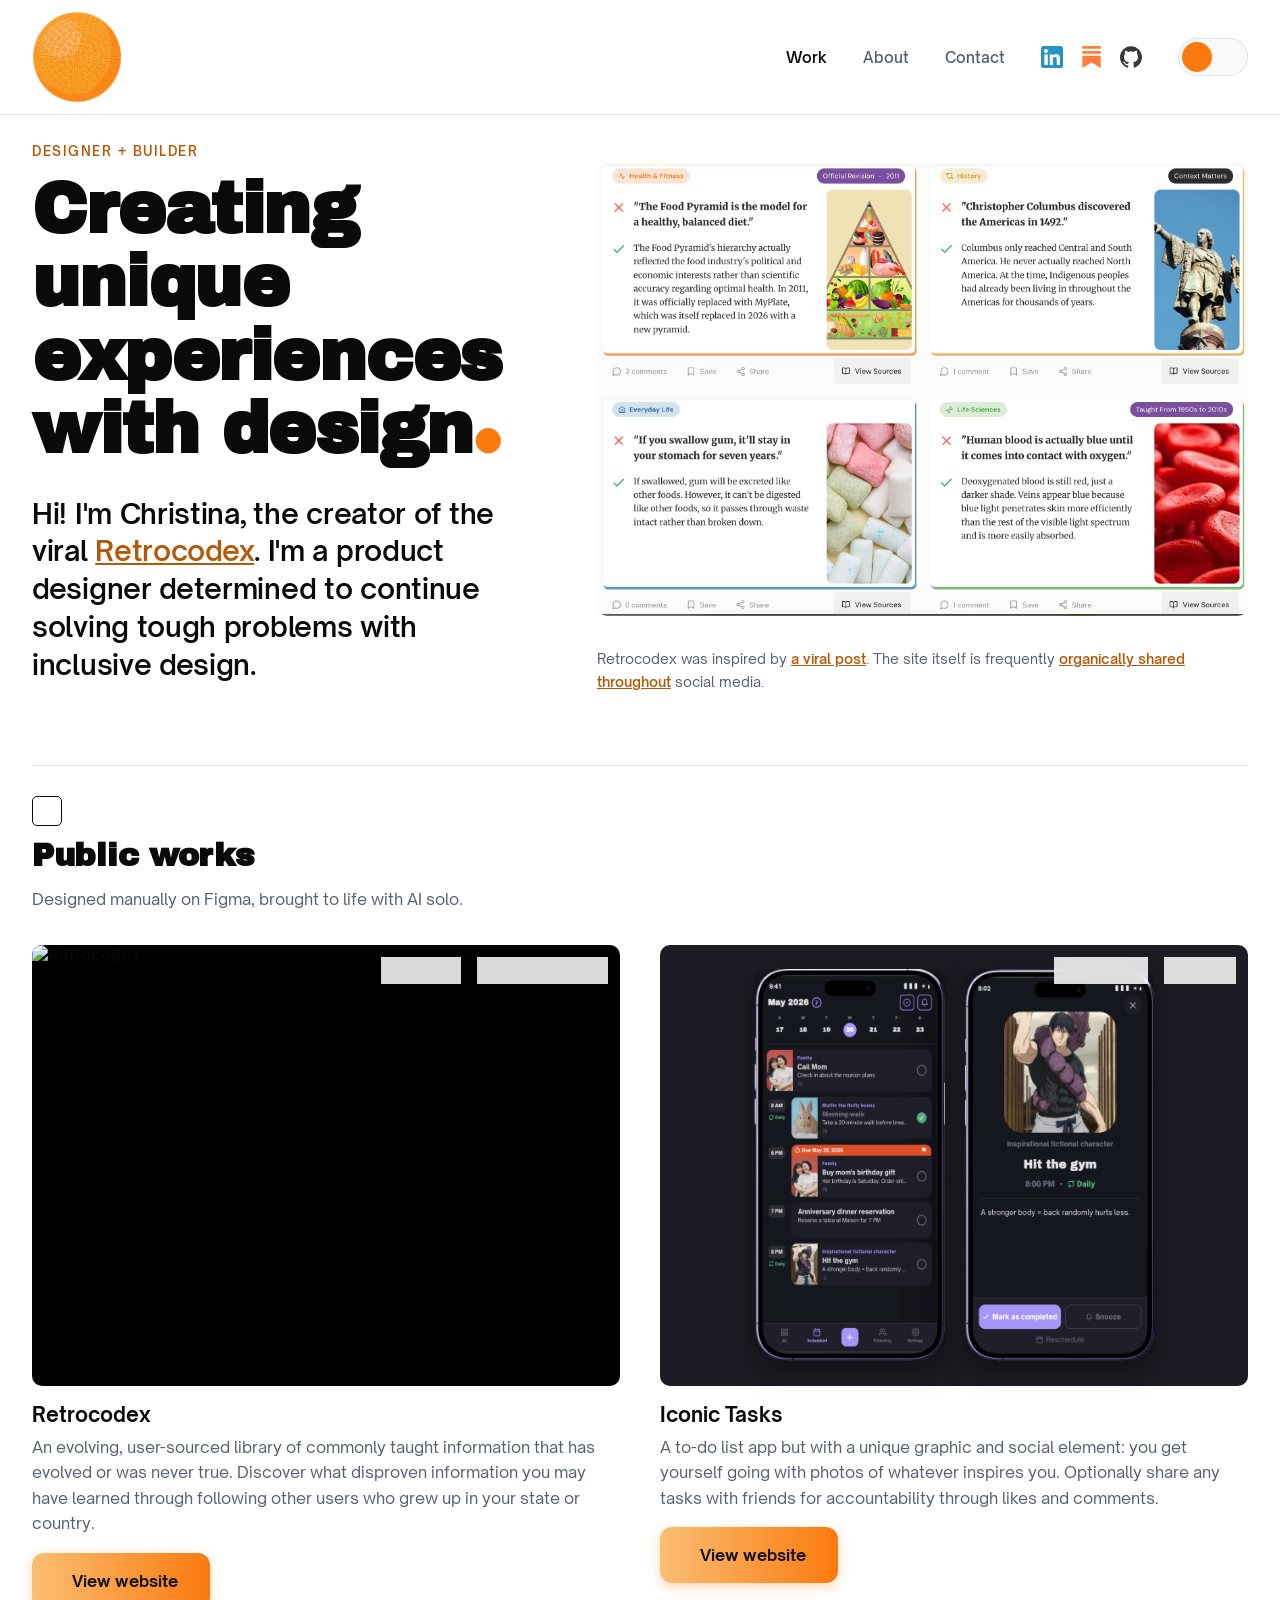
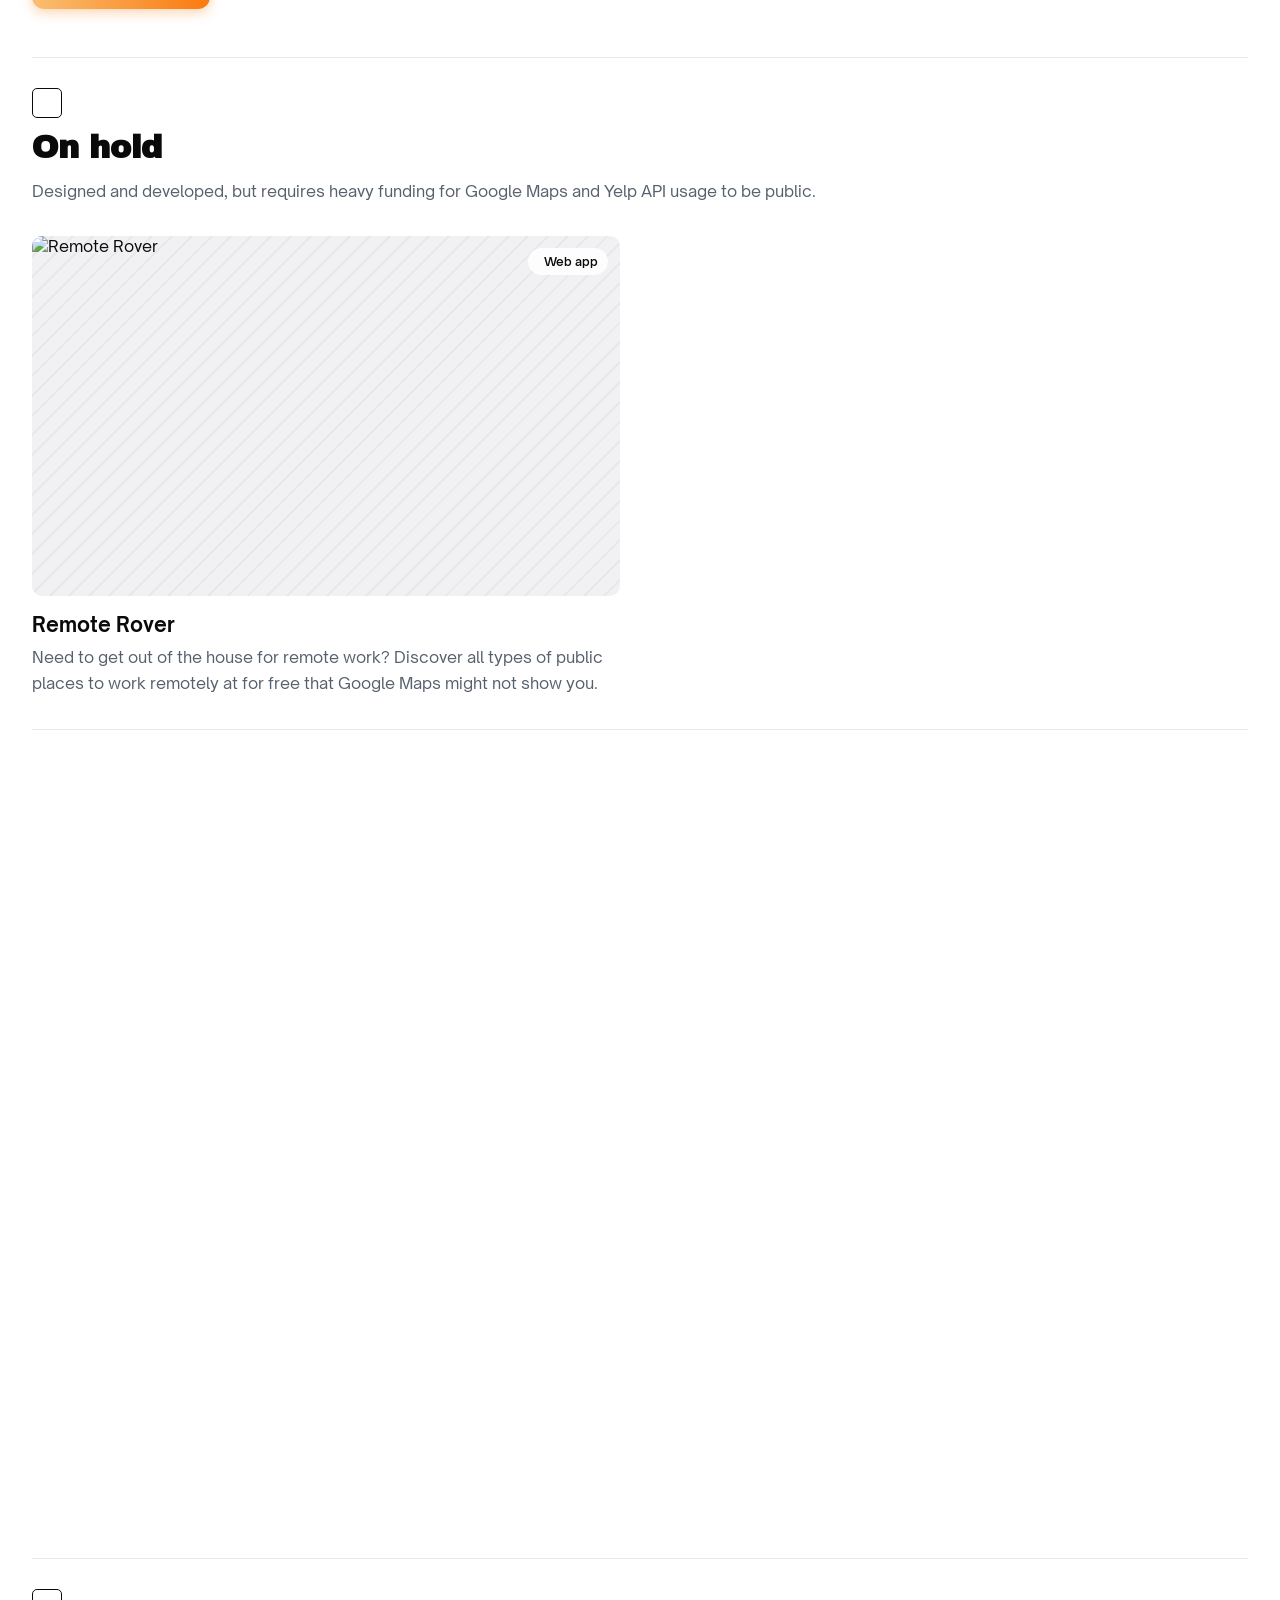
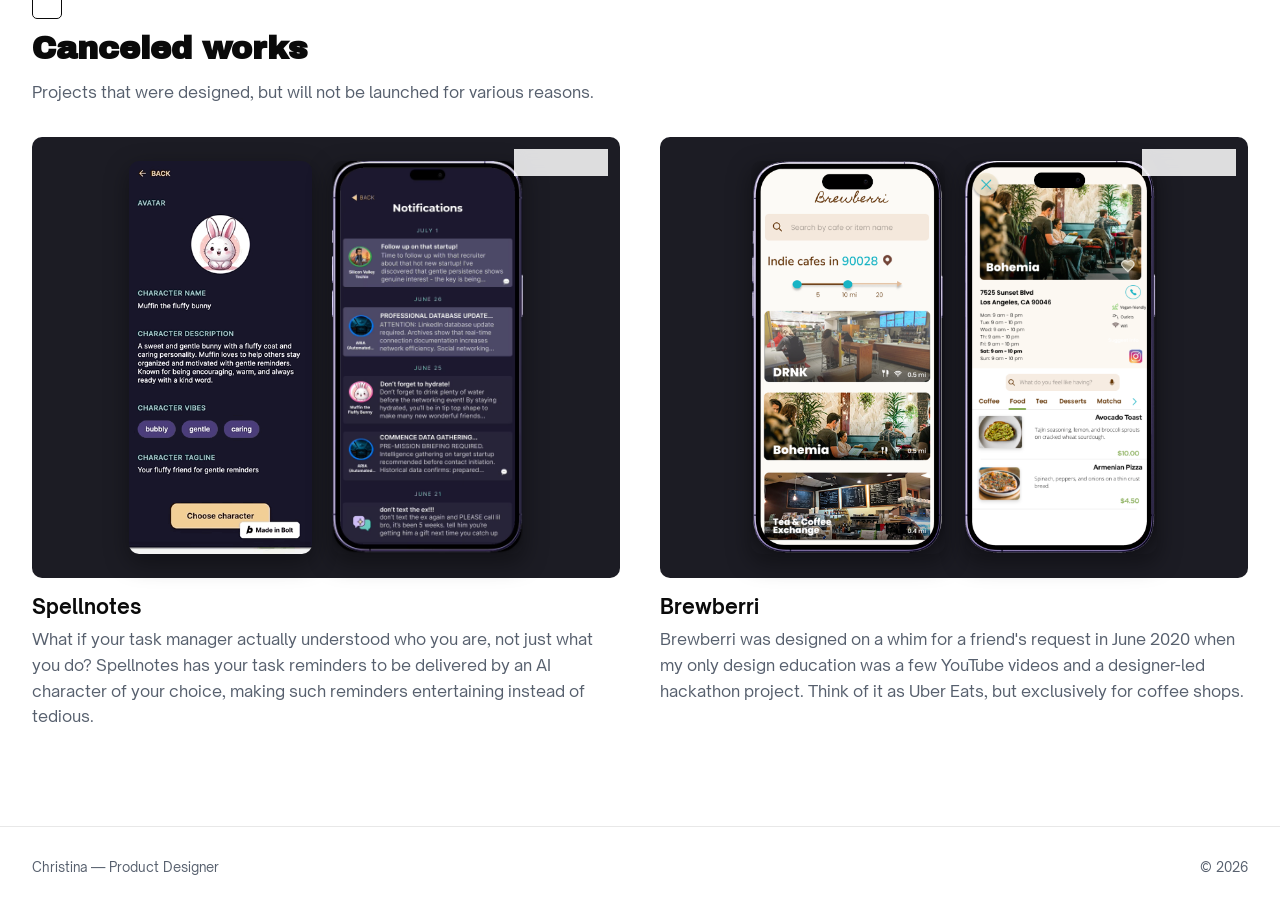
==== commit 00cd6219: "Switch the portfolio to the "Roundball" orange theme The pink shell branding stays with the company " ====
--- a/index.html
+++ b/index.html
@@ -4,7 +4,7 @@
 <meta charset="utf-8">
 <meta name="viewport" content="width=device-width, initial-scale=1">
 <title>Christina — Founding Product Designer</title>
-<link rel="icon" type="image/png" href="assets/images/dreamshell-favicon.png">
+<link rel="icon" type="image/png" href="assets/images/roundball-favicon.png">
 <link rel="stylesheet" href="css/style.css">
 <script>
   /* Hide the H1 until js/bounce-text.js has split it, so it doesn't flash.
@@ -19,7 +19,7 @@
 
 <nav class="nav">
   <div class="nav-brand">
-    <a href="index.html" class="logo-placeholder"><img src="assets/images/dreamshell-logo.png" alt="Christina's logo"></a>
+    <a href="index.html" class="logo-placeholder"><img src="assets/images/roundball-logo.png" alt="Christina's logo"></a>
   </div>
   <div class="nav-links">
     <a href="#work" class="nav-link nav-link--active" target="_blank" rel="noopener noreferrer">Work</a>
--- a/css/style.css
+++ b/css/style.css
@@ -58,9 +58,15 @@
   --text: #0A0A0A;
   --muted: #565F6D;
   --border: rgba(10, 10, 10, 0.09);
-  --accent: #ff2e93;
-  --accent-text: #e0157f; /* darkened from #ff2e93 for 4.5:1 text contrast on white */
-  --accent-grad: linear-gradient(90deg, #ff2e93, #d10074);
+  /* "Roundball" orange, sampled from the ball logo. #FA7A0E is the logo's deepest
+     orange (best contrast on white among the logo's own colors, but only 2.7:1), so
+     it's used for non-text accents; --accent-text is the same hue darkened to pass
+     4.5:1 for text. */
+  --accent: #FA7A0E;
+  --accent-text: #B4580A;
+  --accent-deep: #C8620B;
+  --on-accent: #14110D;
+  --accent-grad: linear-gradient(90deg, #FABE72, #FA7A0E);
   --ph-bg: #F1F1F3;
   --ph-stripe: repeating-linear-gradient(135deg, rgba(0, 0, 0, 0.04) 0px, rgba(0, 0, 0, 0.04) 2px, transparent 2px, transparent 14px);
   --badge-bg: rgba(255, 255, 255, 0.85);
@@ -72,9 +78,12 @@
   --text: #E5E5EA;
   --muted: #A3A2AF;
   --border: rgba(229, 229, 234, 0.12);
-  --accent: #ff2e93;
-  --accent-text: #ff2e93;
-  --accent-grad: linear-gradient(90deg, #ff2e93, #d10074);
+  /* the logo's highlight peach: its best contrast on the dark background (10.9:1) */
+  --accent: #FABE72;
+  --accent-text: #FABE72;
+  --accent-deep: #BB8E56;
+  --on-accent: #14110D;
+  --accent-grad: linear-gradient(90deg, #FABE72, #FA7A0E);
   --ph-bg: #1F1F2A;
   --ph-stripe: repeating-linear-gradient(135deg, rgba(255, 255, 255, 0.03) 0px, rgba(255, 255, 255, 0.03) 2px, transparent 2px, transparent 14px);
   --badge-bg: rgba(31, 31, 42, 0.85);
@@ -89,7 +98,7 @@
 /* Body text links: always underlined and in the theme's accent color */
 p a { color: var(--accent-text); text-decoration: underline; }
 ul { margin: 0; }
-::selection { background: #e0157f; color: #fff; }
+::selection { background: var(--accent); color: var(--on-accent); }
 
 body {
   font-family: 'Open Sauce Sans', sans-serif;
@@ -223,7 +232,7 @@
   font-family: inherit;
 }
 .theme-toggle button svg { width: 15px; height: 15px; }
-.theme-toggle button.is-active { background: var(--accent); color: #fff; }
+.theme-toggle button.is-active { background: var(--accent); color: var(--on-accent); }
 
 /* ---------- Badges ---------- */
 .badge-row {
@@ -836,7 +845,7 @@
   font-size: 16px;
 }
 .cs-btn svg { width: 18px; height: 18px; }
-.cs-btn--primary { background: var(--accent-grad); color: #fff; box-shadow: 0 4px 12px rgba(255, 46, 147, 0.3); }
+.cs-btn--primary { background: var(--accent-grad); color: var(--on-accent); box-shadow: 0 4px 12px rgba(250, 122, 14, 0.3); }
 .cs-btn--secondary { border: 1px solid var(--border); color: var(--text); }
 
 /* Row of third-party logos, each on a guaranteed-white chip so brand colors read correctly in dark mode */
@@ -971,8 +980,8 @@
   --bt-text-in-delay: calc(var(--bt-duration) * 0.275);
   --bt-text-in-duration: calc(var(--bt-duration) * 0.1);
   --bt-easing: cubic-bezier(0.5, 0, 0.5, 1);
-  --bt-dot-color: #ffd950;
-  --bt-dot-color-dark: #977a12;
+  --bt-dot-color: var(--accent);       /* the ball matches the theme's accent */
+  --bt-dot-color-dark: var(--accent-deep);
   position: relative;
 }
 
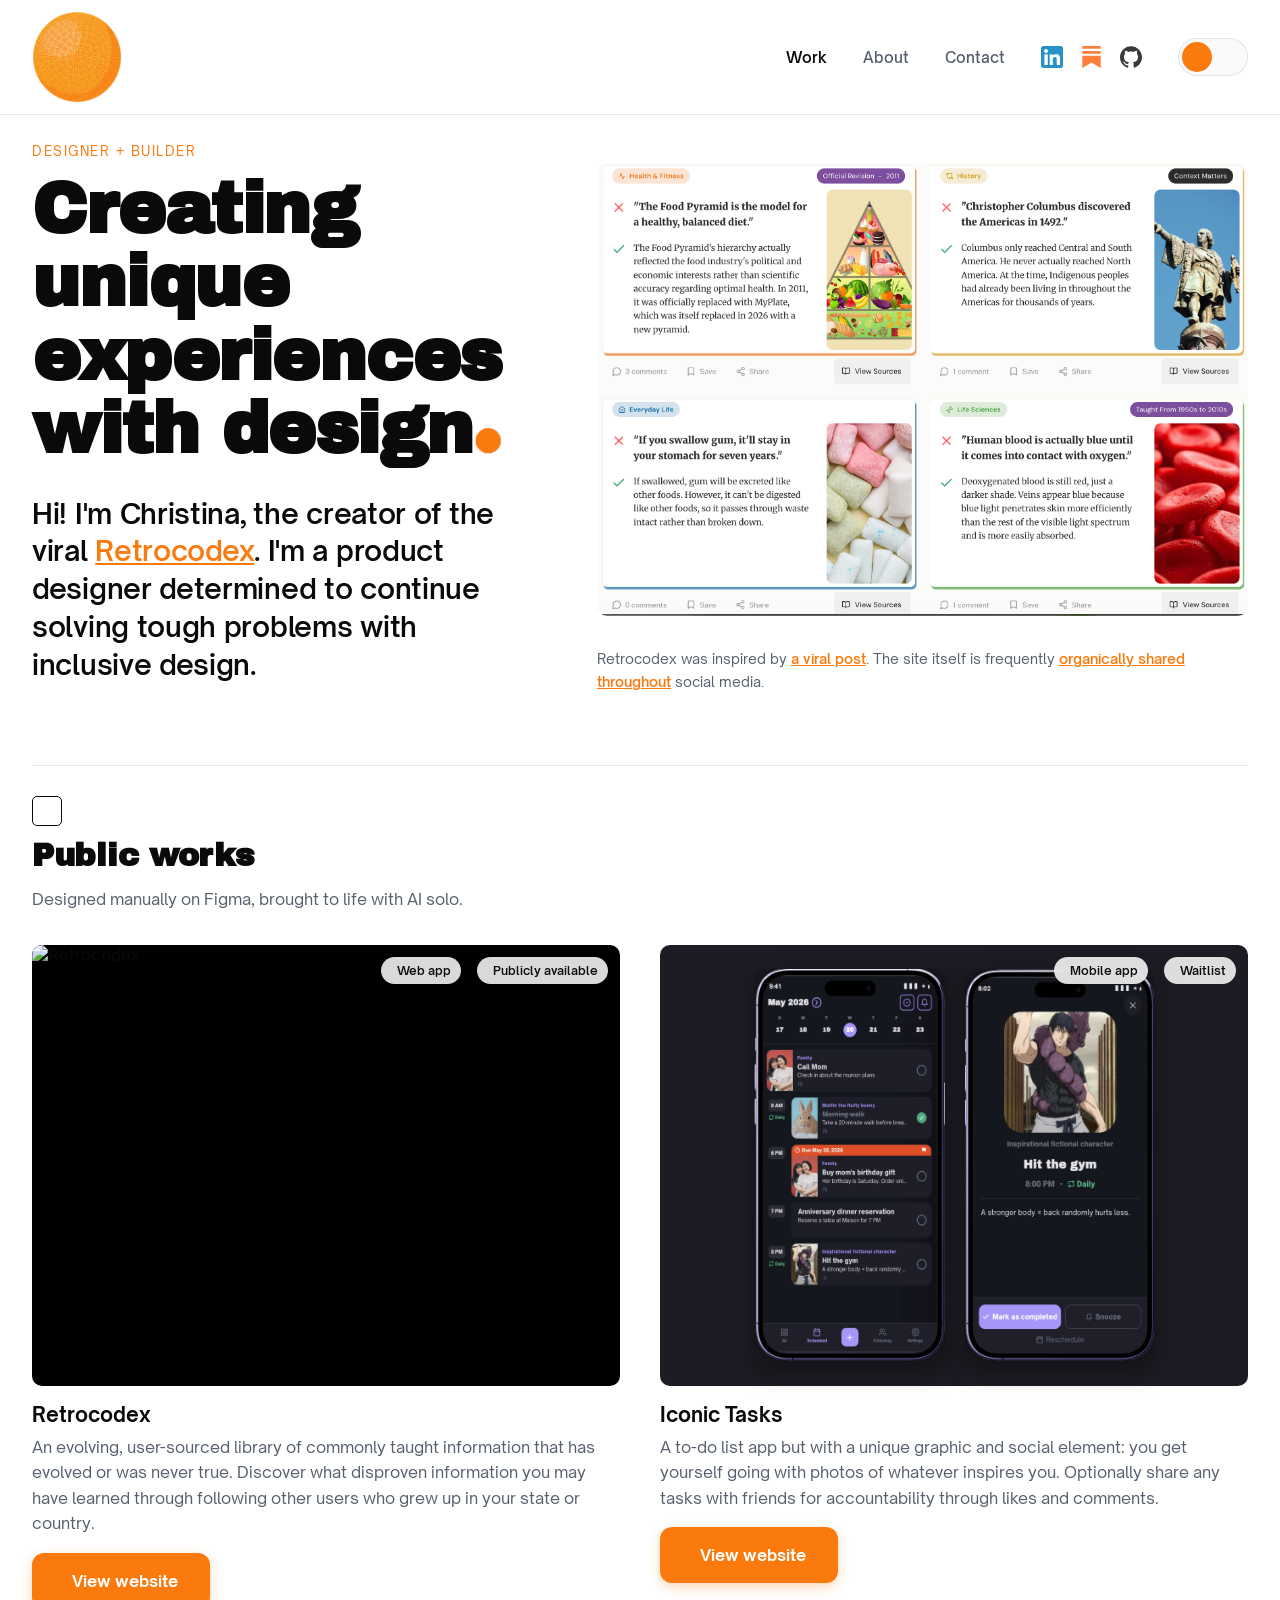
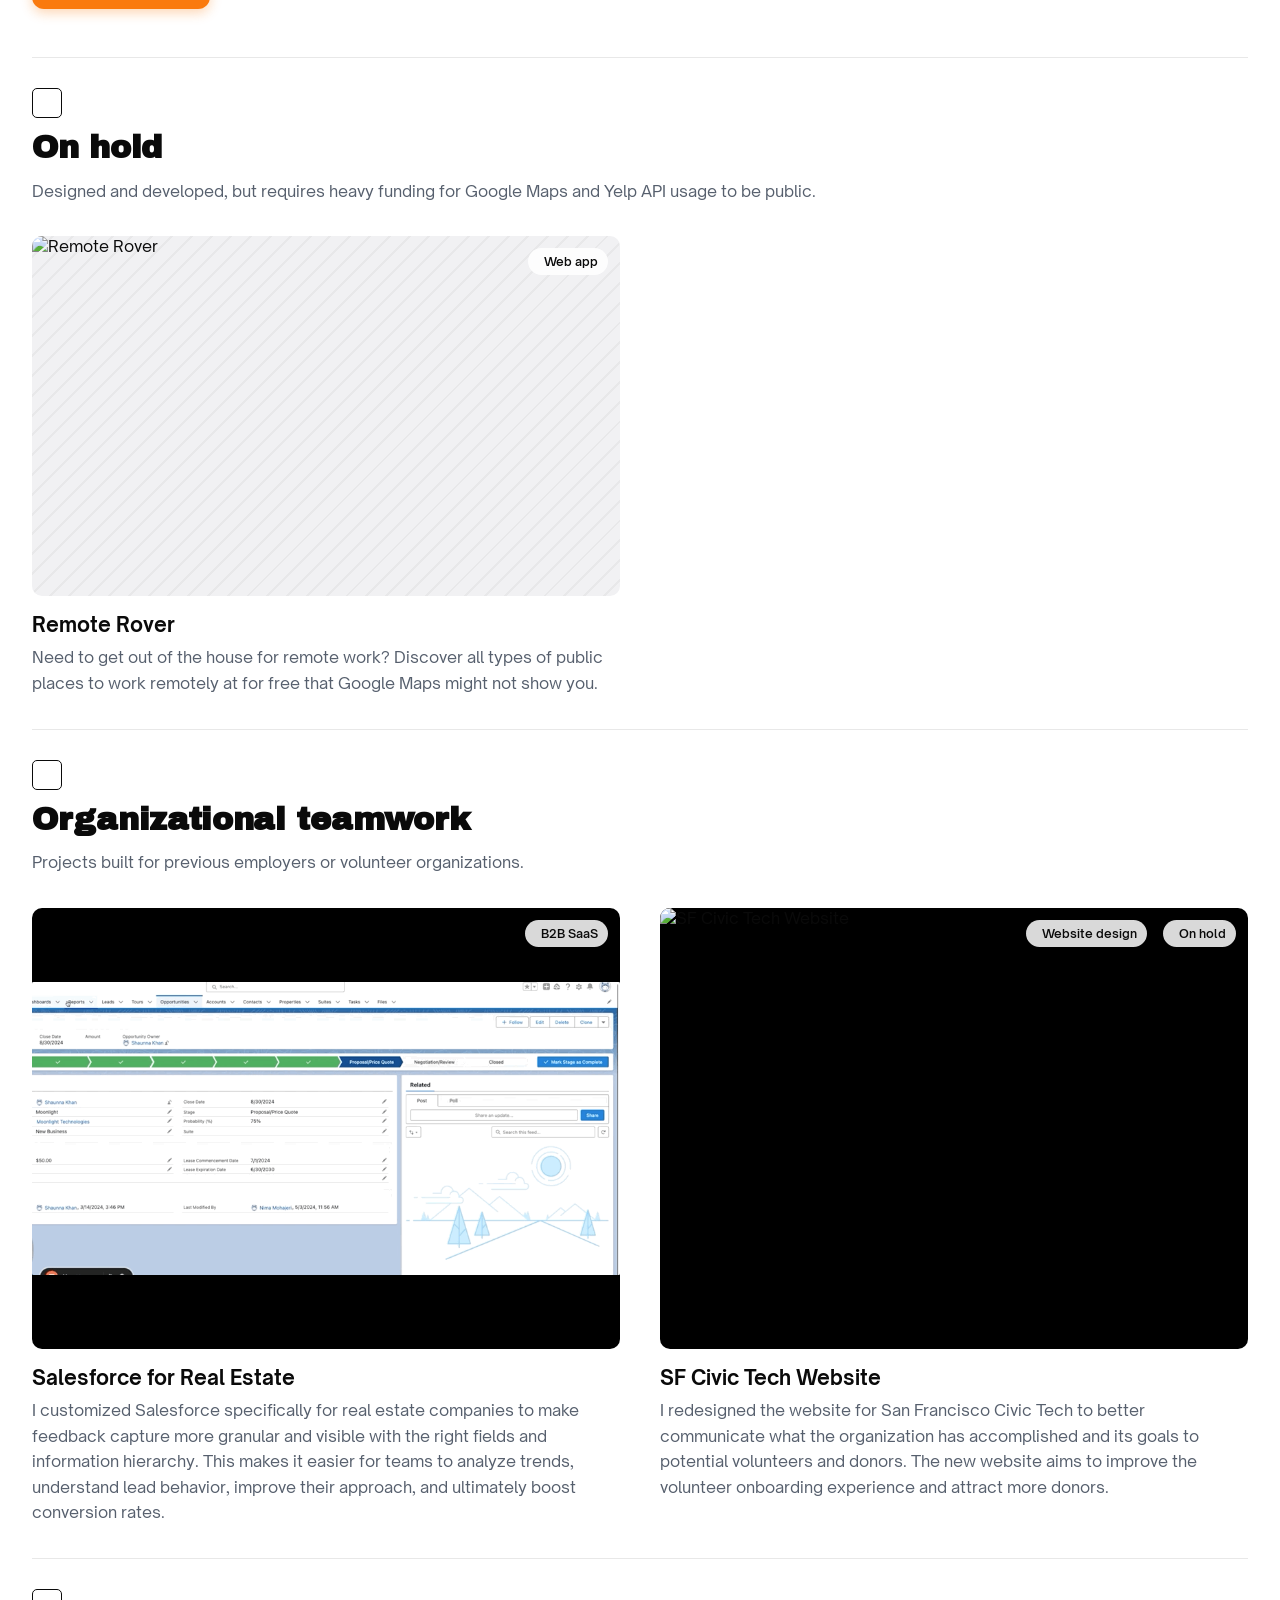
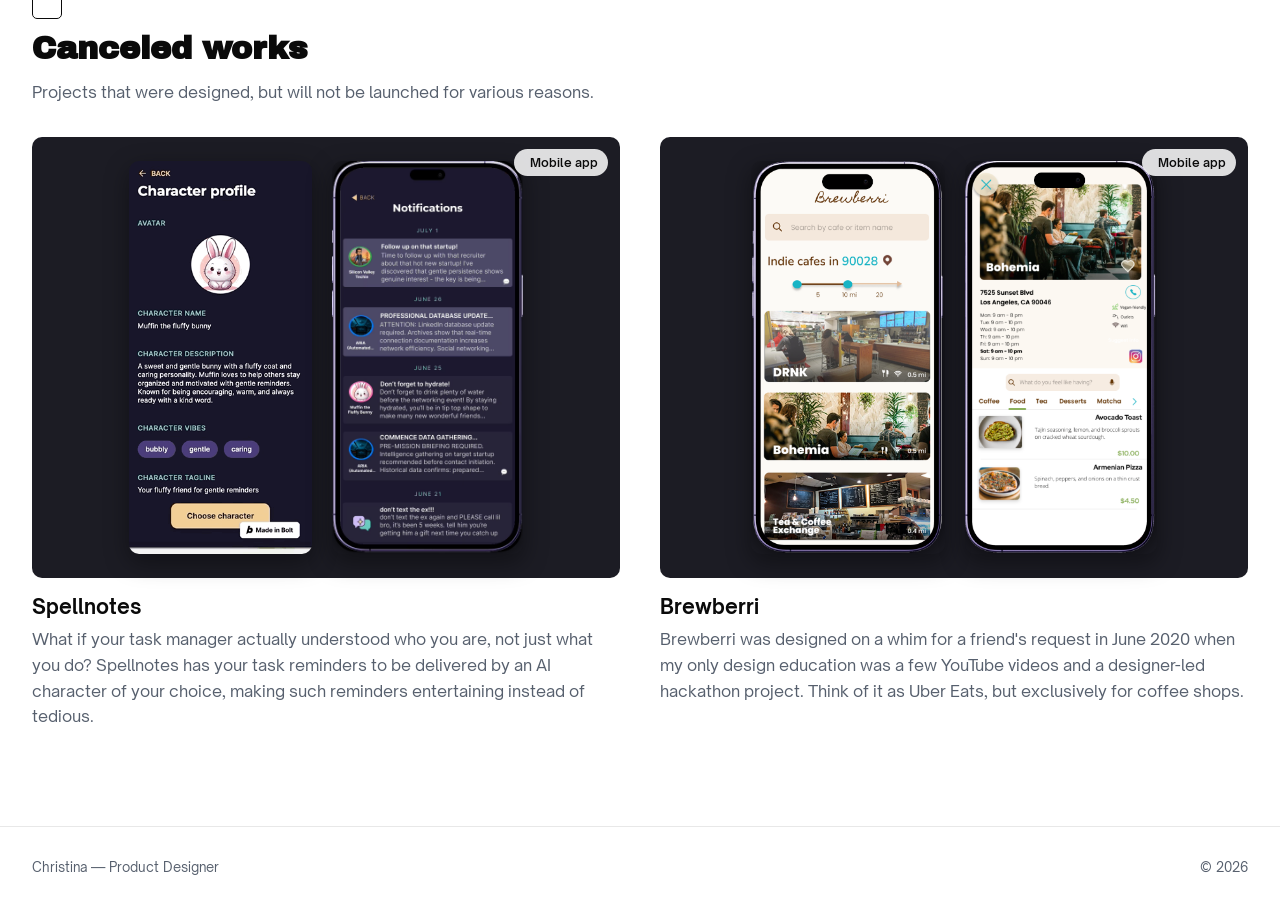
==== commit c6406384: "Light accent = the dot's orange, flat white-text buttons, hero slide-in - Light theme --accent-text " ====
--- a/index.html
+++ b/index.html
@@ -43,7 +43,7 @@
     <h1 class="h1" data-bounce-text>Creating unique experiences with design</h1>
     <h2 class="h4">Hi! I'm Christina, the creator of the viral <a href="http://theretrocodex.com" class="link-accent" target="_blank" rel="noopener noreferrer">Retrocodex</a>. I'm a product designer determined to continue solving tough problems with inclusive design.</h2>
   </div>
-  <div>
+  <div class="hero-media">
     <div class="ph ph--shrink"><img src="assets/images/retrocodex-popular-facts.png" alt="Retrocodex"></div>
     <p class="hero-image-note">Retrocodex was inspired by <a href="https://www.instagram.com/p/DOqaJ5Gjj4a/?img_index=1" class="link-accent-bold" target="_blank" rel="noopener noreferrer">a viral post</a>. The site itself is frequently <a href="https://www.youtube.com/watch?v=tK1ctEZjF4w" class="link-accent-bold" target="_blank" rel="noopener noreferrer">organically shared throughout</a> social media.</p>
   </div>
--- a/css/style.css
+++ b/css/style.css
@@ -58,15 +58,14 @@
   --text: #0A0A0A;
   --muted: #565F6D;
   --border: rgba(10, 10, 10, 0.09);
-  /* "Roundball" orange, sampled from the ball logo. #FA7A0E is the logo's deepest
-     orange (best contrast on white among the logo's own colors, but only 2.7:1), so
-     it's used for non-text accents; --accent-text is the same hue darkened to pass
-     4.5:1 for text. */
+  /* "Roundball" orange, sampled from the ball logo: its deepest orange, the same
+     one as the bouncing dot, used for text and accents alike. On white it's only
+     2.7:1, so small text in this colour is below the 4.5:1 AA guideline. */
   --accent: #FA7A0E;
-  --accent-text: #B4580A;
+  --accent-text: #FA7A0E;
+  --btn-bg: #FA7A0E;                    /* primary button fill, both themes (white text) */
   --accent-deep: #C8620B;
   --on-accent: #14110D;
-  --accent-grad: linear-gradient(90deg, #FABE72, #FA7A0E);
   --ph-bg: #F1F1F3;
   --ph-stripe: repeating-linear-gradient(135deg, rgba(0, 0, 0, 0.04) 0px, rgba(0, 0, 0, 0.04) 2px, transparent 2px, transparent 14px);
   --badge-bg: rgba(255, 255, 255, 0.85);
@@ -83,7 +82,6 @@
   --accent-text: #FABE72;
   --accent-deep: #BB8E56;
   --on-accent: #14110D;
-  --accent-grad: linear-gradient(90deg, #FABE72, #FA7A0E);
   --ph-bg: #1F1F2A;
   --ph-stripe: repeating-linear-gradient(135deg, rgba(255, 255, 255, 0.03) 0px, rgba(255, 255, 255, 0.03) 2px, transparent 2px, transparent 14px);
   --badge-bg: rgba(31, 31, 42, 0.85);
@@ -145,8 +143,9 @@
 .link-accent-bold { color: var(--accent-text); font-weight: 600; }
 
 .eyebrow {
+  font-family: 'Open Sauce One', 'Open Sauce Sans', sans-serif;
   font-size: 13px;
-  font-weight: 600;
+  font-weight: 400;
   letter-spacing: 1.5px;
   color: var(--accent-text);
   text-transform: uppercase;
@@ -478,7 +477,6 @@
 
 .cs-section { max-width: 840px; margin: 0 auto; padding: 64px 48px; }
 .cs-section-band { background: var(--surface); border-top: 1px solid var(--border); border-bottom: 1px solid var(--border); }
-.cs-section .eyebrow { display: block; margin-bottom: 5px; }
 .cs-section p { font-size: 16px; line-height: 1.7; margin: 0 0 16px; }
 .cs-section ul { padding-left: 22px; font-size: 16px; line-height: 1.9; margin: 0 0 20px; }
 .cs-section h3 { margin-top: 40px; }
@@ -845,7 +843,7 @@
   font-size: 16px;
 }
 .cs-btn svg { width: 18px; height: 18px; }
-.cs-btn--primary { background: var(--accent-grad); color: var(--on-accent); box-shadow: 0 4px 12px rgba(250, 122, 14, 0.3); }
+.cs-btn--primary { background: var(--btn-bg); color: #fff; box-shadow: 0 4px 12px rgba(250, 122, 14, 0.3); }
 .cs-btn--secondary { border: 1px solid var(--border); color: var(--text); }
 
 /* Row of third-party logos, each on a guaranteed-white chip so brand colors read correctly in dark mode */
@@ -1129,3 +1127,15 @@
 @media (prefers-reduced-motion: reduce) {
   .bt-dot { display: none; }
 }
+
+/* ---------- Hero image slide-in ---------- */
+.hero-media {
+  animation: hero-slide-up 0.75s cubic-bezier(0.16, 1, 0.3, 1) 0.1s both;
+}
+@keyframes hero-slide-up {
+  from { transform: translateY(100vh); }
+  to { transform: none; }
+}
+@media (prefers-reduced-motion: reduce) {
+  .hero-media { animation: none; }
+}
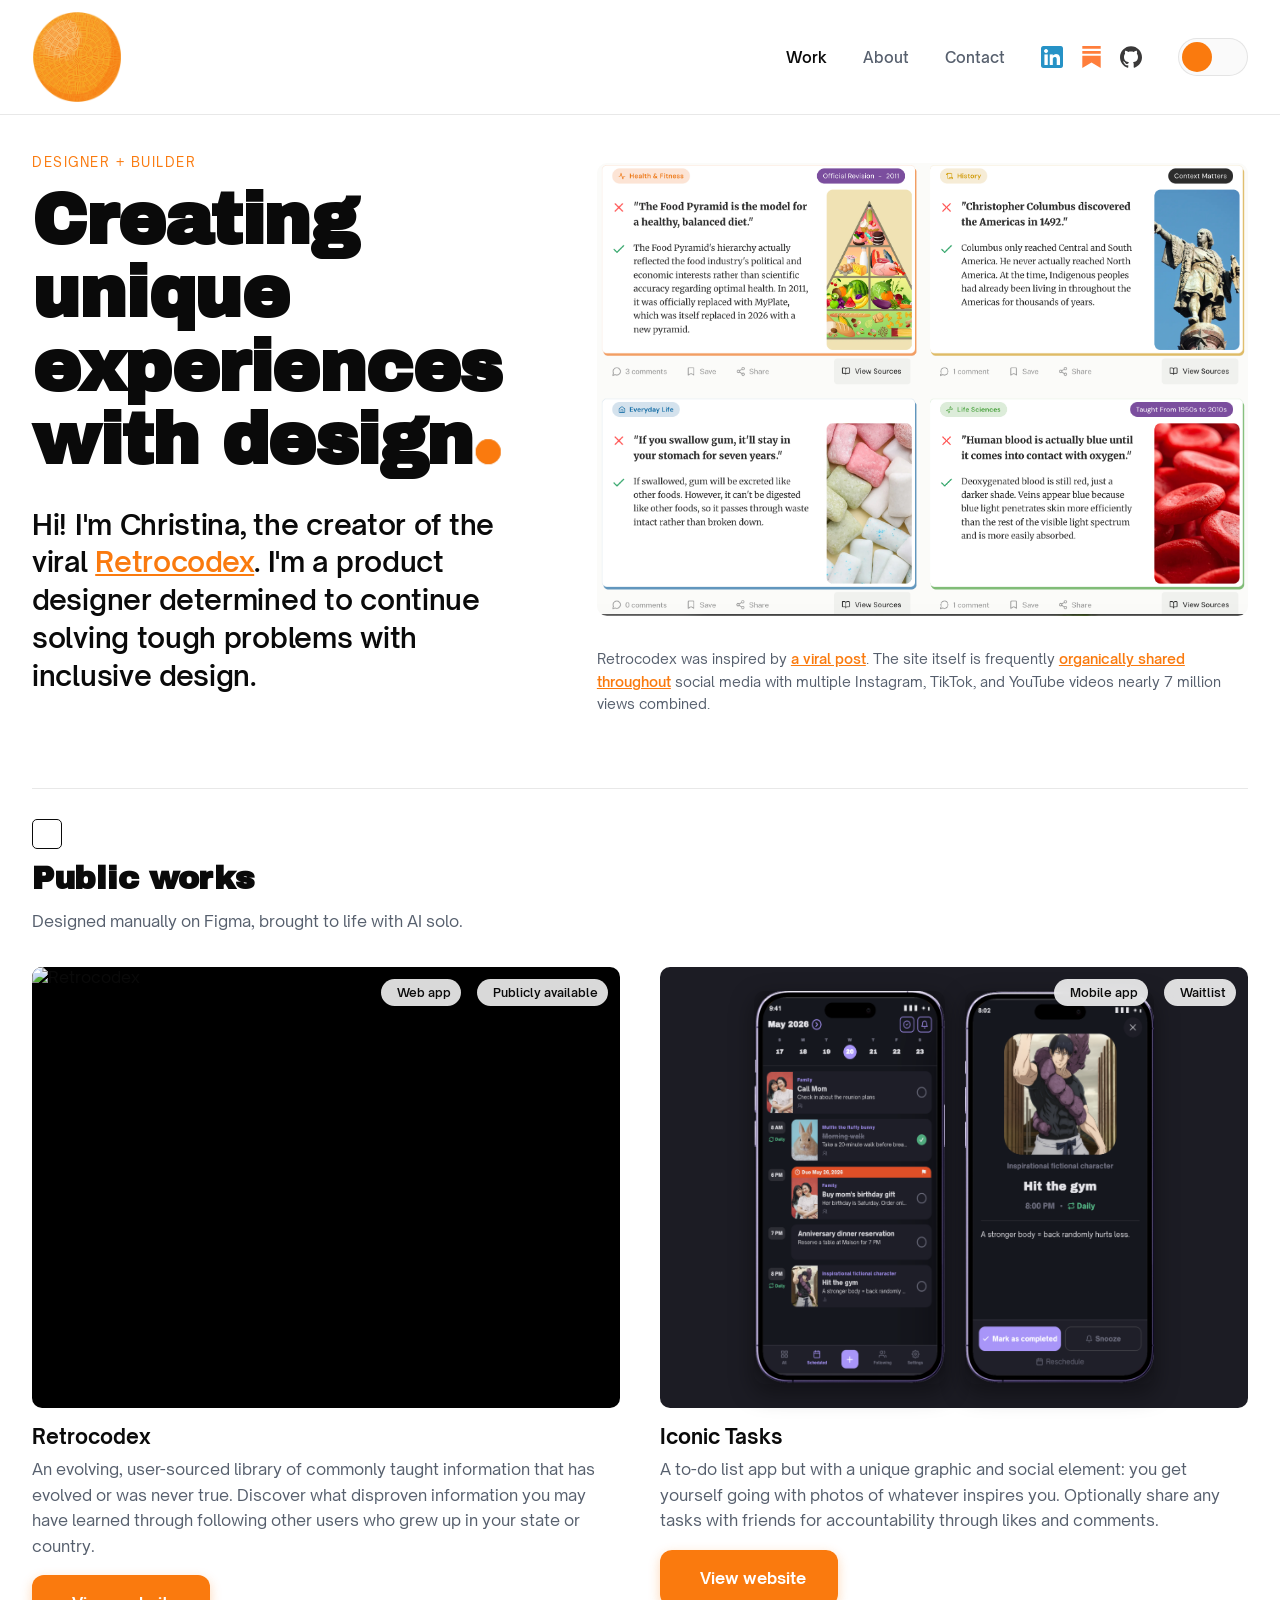
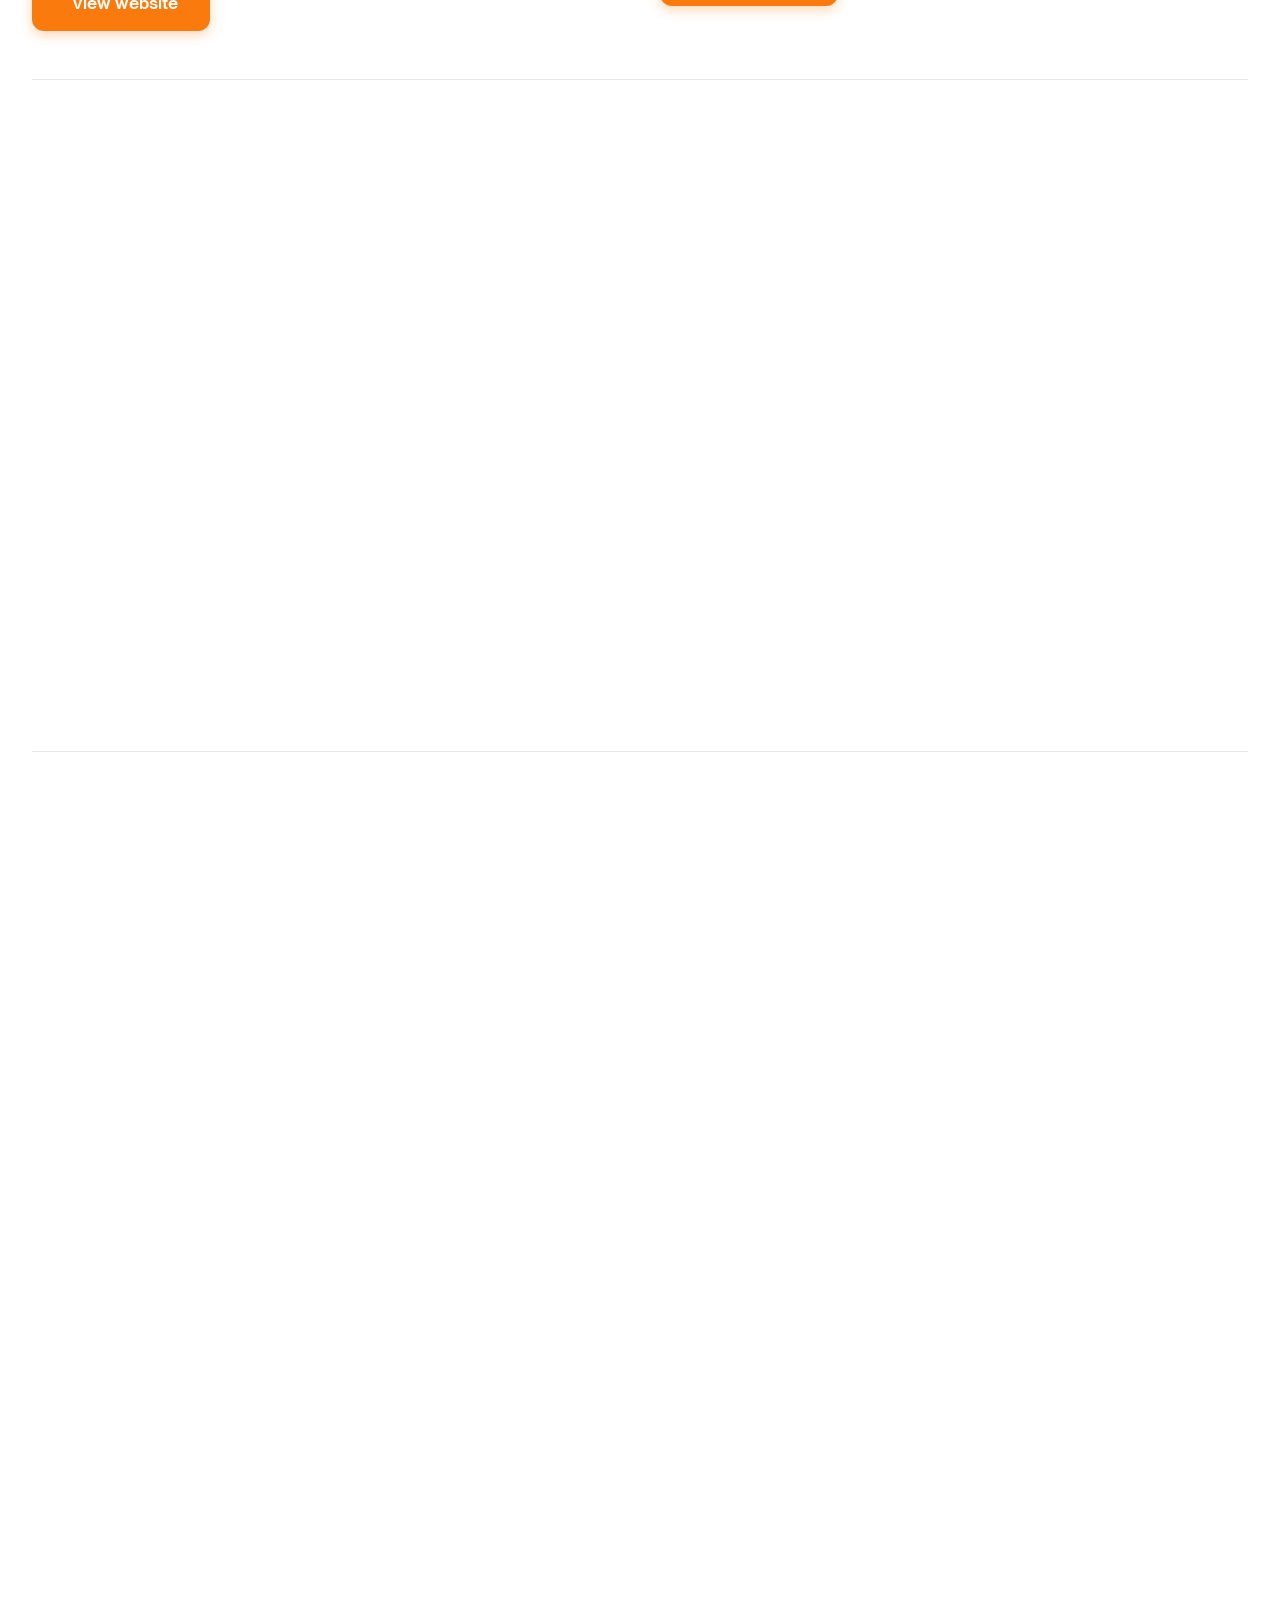
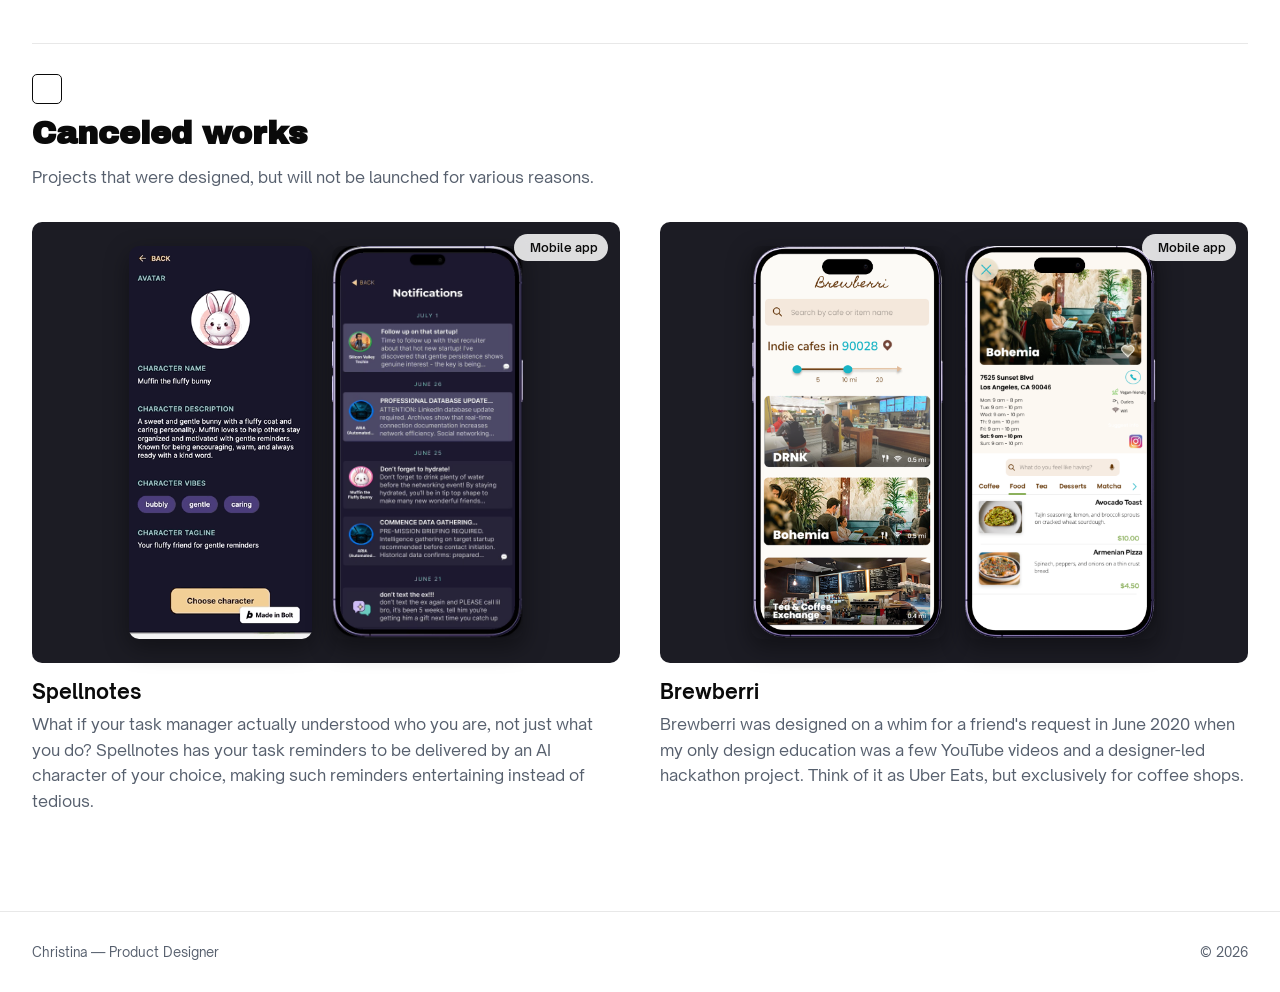
==== commit 9b2fe717: "Add "View website" button to SF Civic Tech, plus manual homepage edit Button links to sfcivictech.or" ====
--- a/index.html
+++ b/index.html
@@ -45,7 +45,7 @@
   </div>
   <div class="hero-media">
     <div class="ph ph--shrink"><img src="assets/images/retrocodex-popular-facts.png" alt="Retrocodex"></div>
-    <p class="hero-image-note">Retrocodex was inspired by <a href="https://www.instagram.com/p/DOqaJ5Gjj4a/?img_index=1" class="link-accent-bold" target="_blank" rel="noopener noreferrer">a viral post</a>. The site itself is frequently <a href="https://www.youtube.com/watch?v=tK1ctEZjF4w" class="link-accent-bold" target="_blank" rel="noopener noreferrer">organically shared throughout</a> social media.</p>
+    <p class="hero-image-note">Retrocodex was inspired by <a href="https://www.instagram.com/p/DOqaJ5Gjj4a/?img_index=1" class="link-accent-bold" target="_blank" rel="noopener noreferrer">a viral post</a>. The site itself is frequently <a href="https://www.youtube.com/watch?v=tK1ctEZjF4w" class="link-accent-bold" target="_blank" rel="noopener noreferrer">organically shared throughout</a> social media with multiple Instagram, TikTok, and YouTube videos nearly 7 million views combined.</p>
   </div>
 </section>
 
@@ -161,6 +161,7 @@
       <div class="project-card-body">
         <div class="project-title"><span class="project-title-soon" tabindex="0">SF Civic Tech Website<span class="coming-soon-toast">Coming soon!</span></span></div>
         <p class="project-desc">I redesigned the website for San Francisco Civic Tech to better communicate what the organization has accomplished and its goals to potential volunteers and donors. The new website aims to improve the volunteer onboarding experience and attract more donors.</p>
+        <a href="http://sfcivictech.org" class="cs-btn cs-btn--primary" target="_blank" rel="noopener noreferrer" style="margin:1rem 0"><i data-lucide="external-link"></i>View website</a>
       </div>
     </div>
 
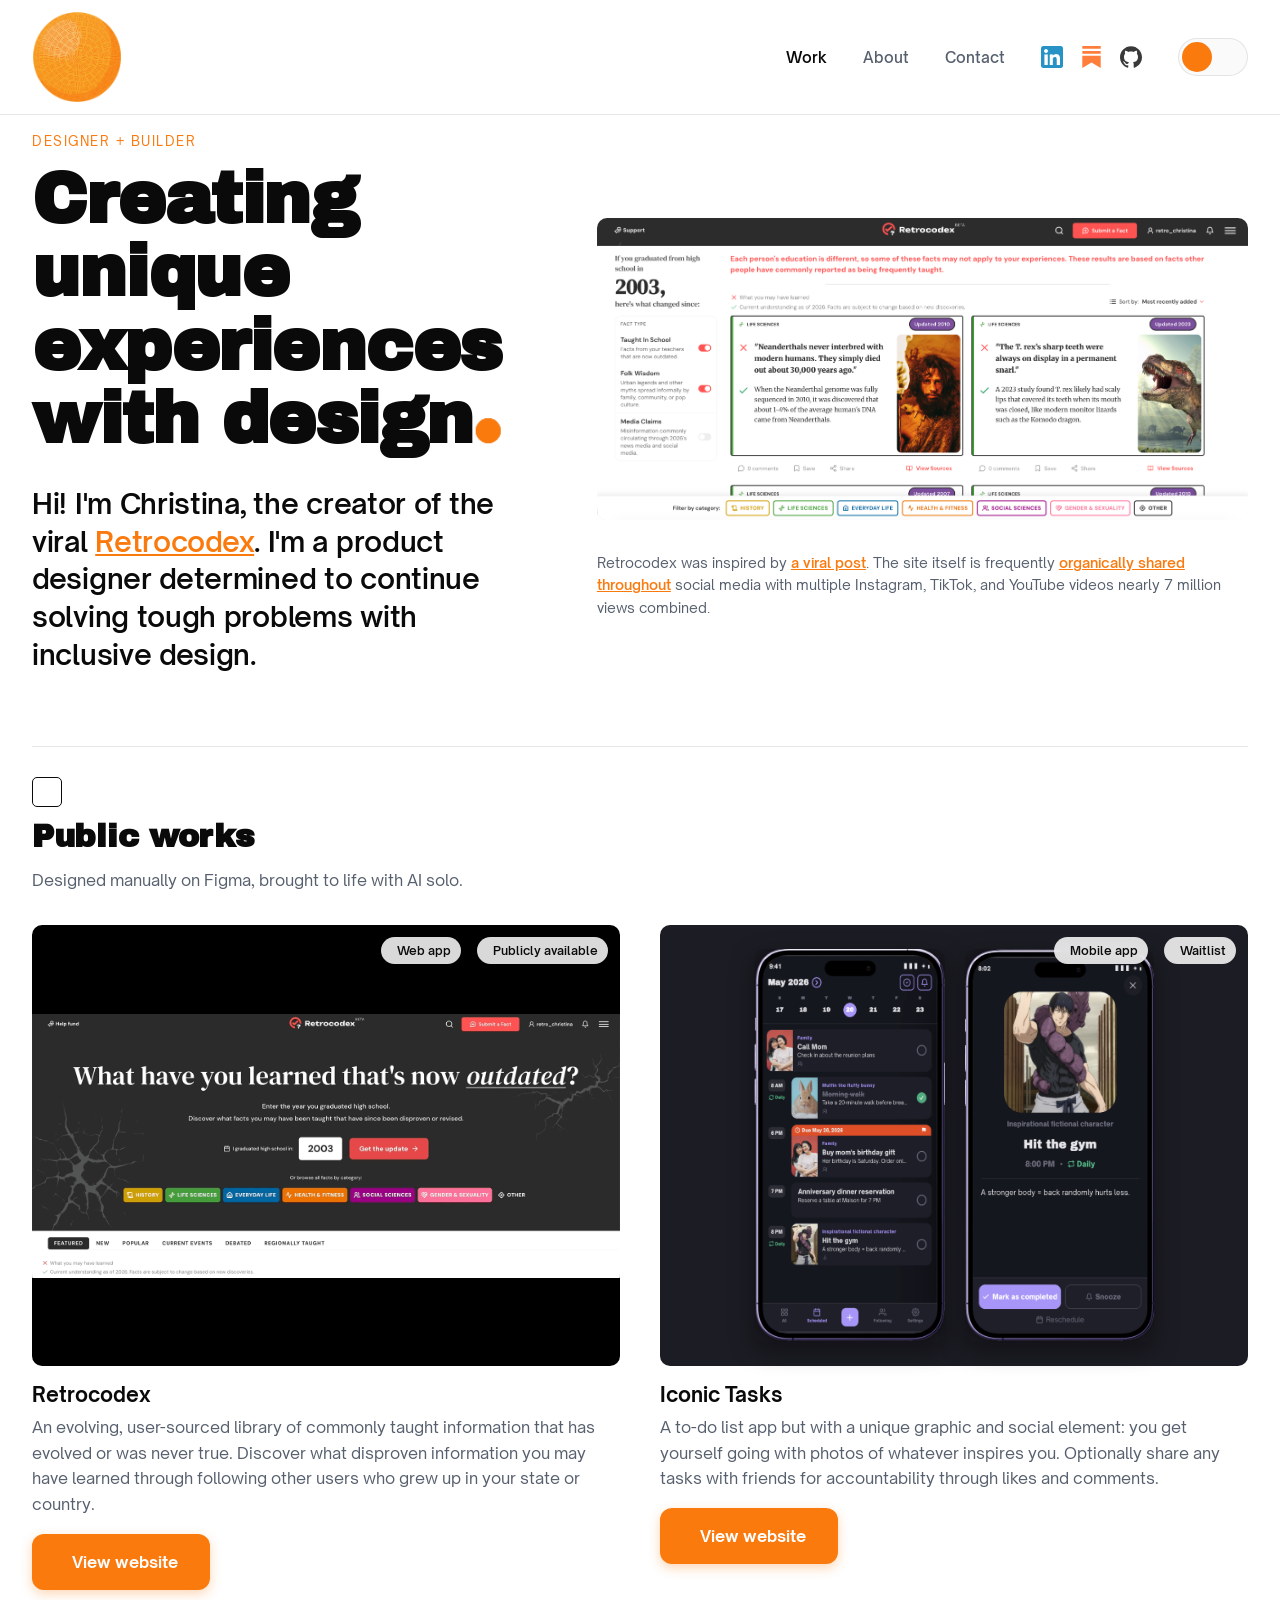
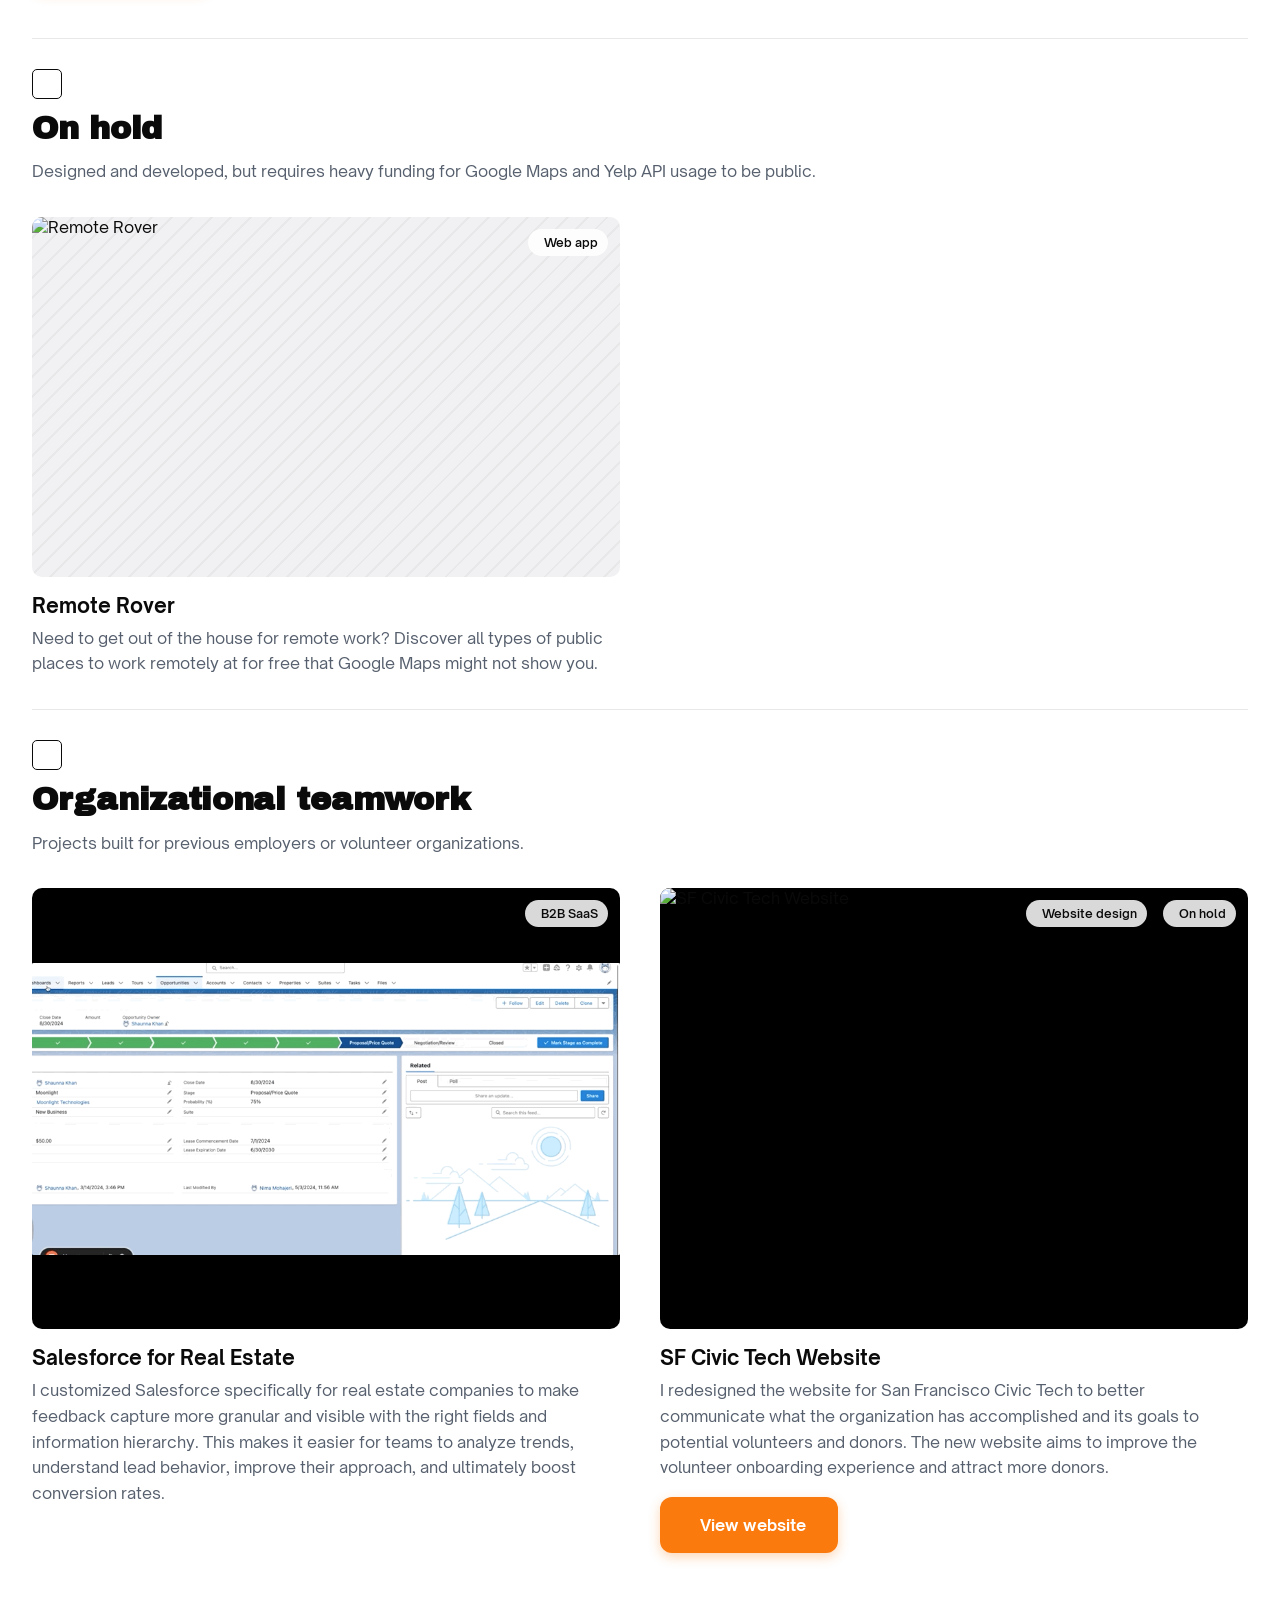
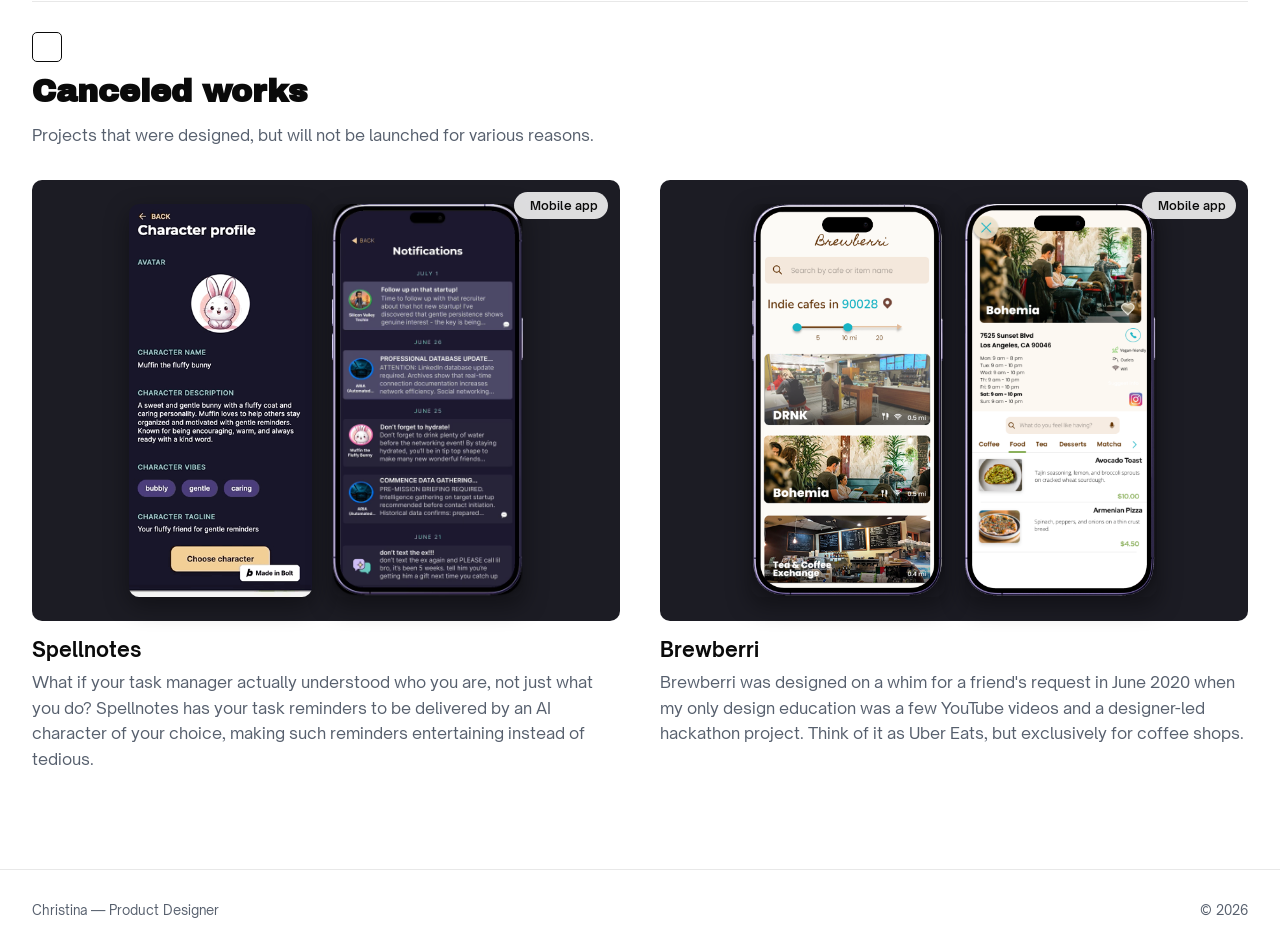
==== commit a6863354: "Hero image hover-expand, lighter solution/decision labels, new Retrocodex images - The homepage hero" ====
--- a/index.html
+++ b/index.html
@@ -44,7 +44,7 @@
     <h2 class="h4">Hi! I'm Christina, the creator of the viral <a href="http://theretrocodex.com" class="link-accent" target="_blank" rel="noopener noreferrer">Retrocodex</a>. I'm a product designer determined to continue solving tough problems with inclusive design.</h2>
   </div>
   <div class="hero-media">
-    <div class="ph ph--shrink"><img src="assets/images/retrocodex-popular-facts.png" alt="Retrocodex"></div>
+    <div class="ph ph--shrink"><img class="hover-expand" src="assets/images/fact-cards-with-year.png" alt="Retrocodex"></div>
     <p class="hero-image-note">Retrocodex was inspired by <a href="https://www.instagram.com/p/DOqaJ5Gjj4a/?img_index=1" class="link-accent-bold" target="_blank" rel="noopener noreferrer">a viral post</a>. The site itself is frequently <a href="https://www.youtube.com/watch?v=tK1ctEZjF4w" class="link-accent-bold" target="_blank" rel="noopener noreferrer">organically shared throughout</a> social media with multiple Instagram, TikTok, and YouTube videos nearly 7 million views combined.</p>
   </div>
 </section>
@@ -62,7 +62,7 @@
     <div>
       <a href="case-studies/retrocodex.html" target="_blank" rel="noopener noreferrer">
         <div class="ph ph--letterbox">
-          <img class="ph-fit" src="assets/images/retrocodex-cover-1.gif" alt="Retrocodex">
+          <img class="ph-fit" src="assets/images/retrocodex-nov-2026-2.gif" alt="Retrocodex">
           <div class="badge-row">
             <span class="badge"><i data-lucide="globe"></i>Web app</span>
             <span class="badge"><i data-lucide="users-round"></i>Publicly available</span>
--- a/css/style.css
+++ b/css/style.css
@@ -762,8 +762,9 @@
 }
 
 .cs-solution-label {
+  font-family: 'Open Sauce One', 'Open Sauce Sans', sans-serif;
   font-size: 13px;
-  font-weight: 700;
+  font-weight: 400;
   letter-spacing: 0.5px;
   color: var(--accent-text);
   margin: 20px 0 10px;
@@ -1139,3 +1140,11 @@
 @media (prefers-reduced-motion: reduce) {
   .hero-media { animation: none; }
 }
+
+/* The hero image sits against the right edge of the page, so when it expands on
+   hover it grows leftwards (over the text column) instead of spilling off-screen.
+   Not on narrow screens, where it's full width and there's no room to grow. */
+.hero-media .hover-expand { transform-origin: right center; }
+@media (max-width: 680px) {
+  .hero-media .hover-expand:hover { transform: none; }
+}
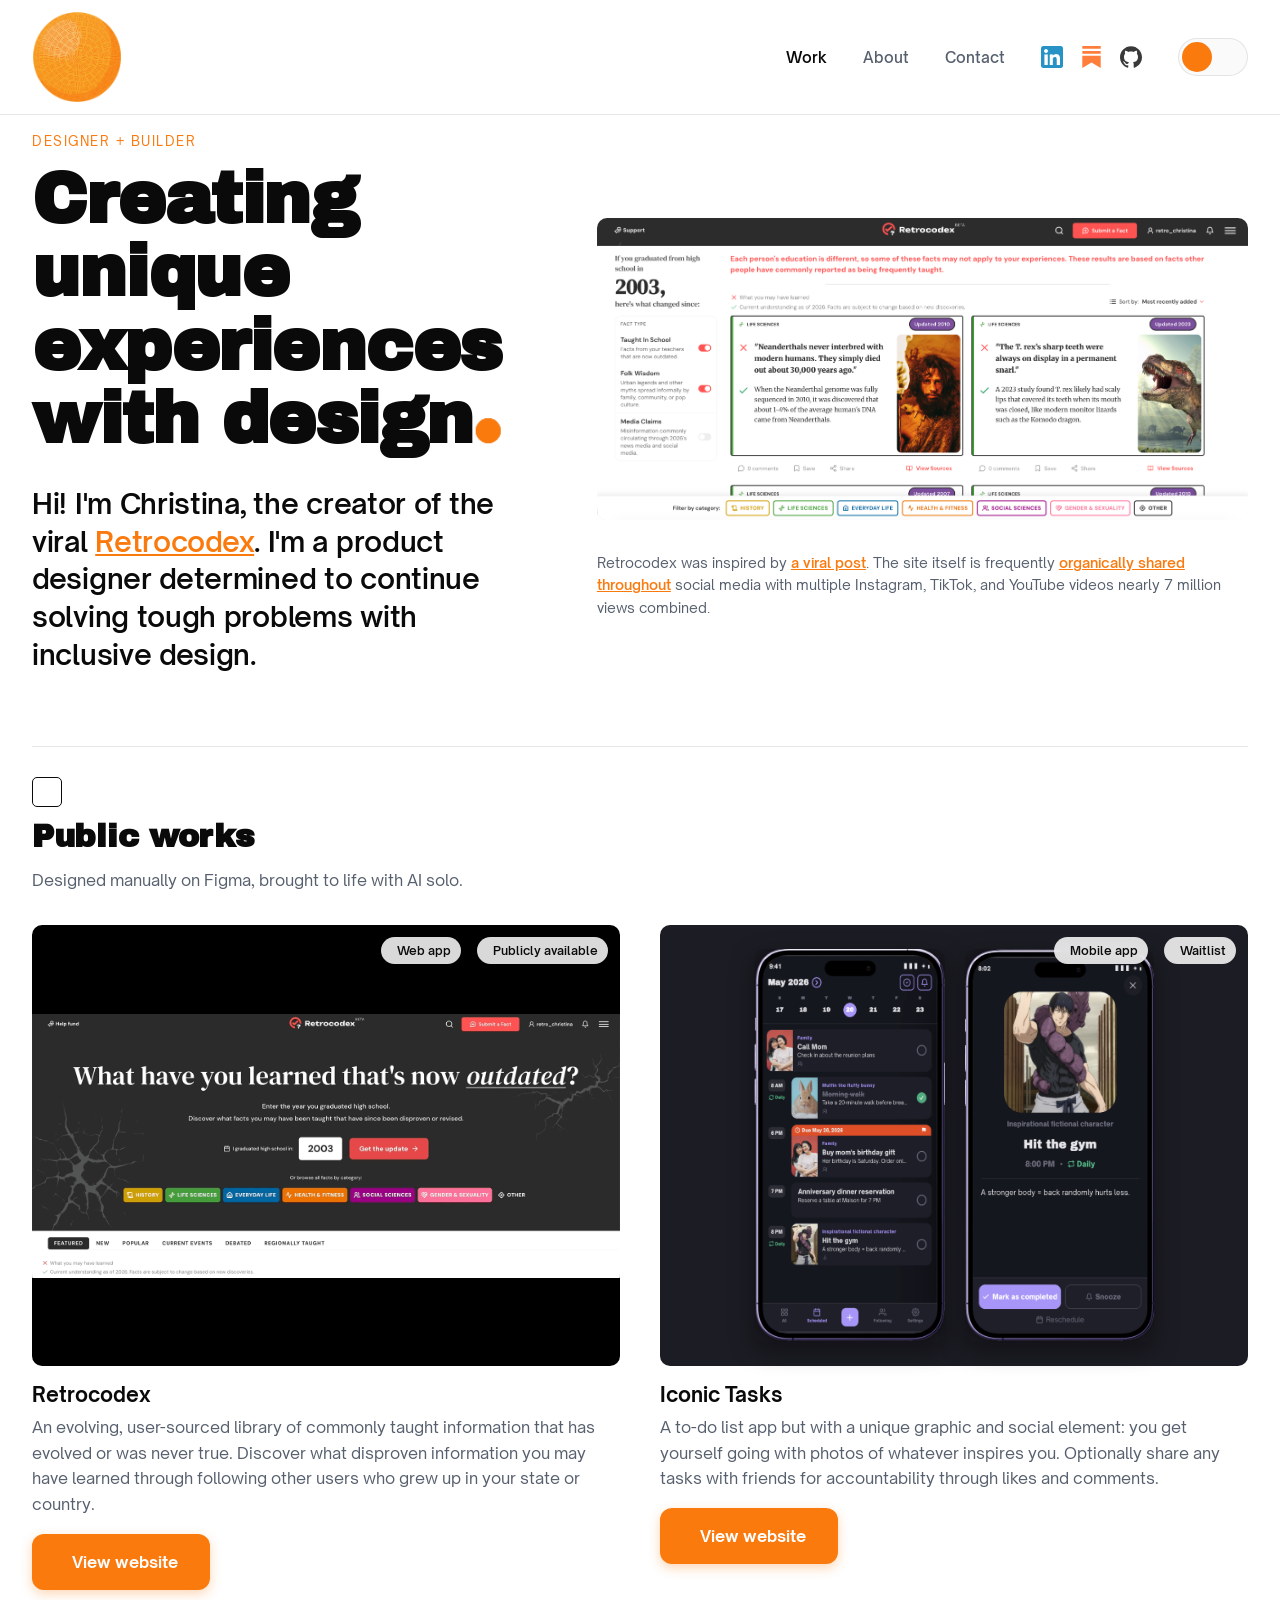
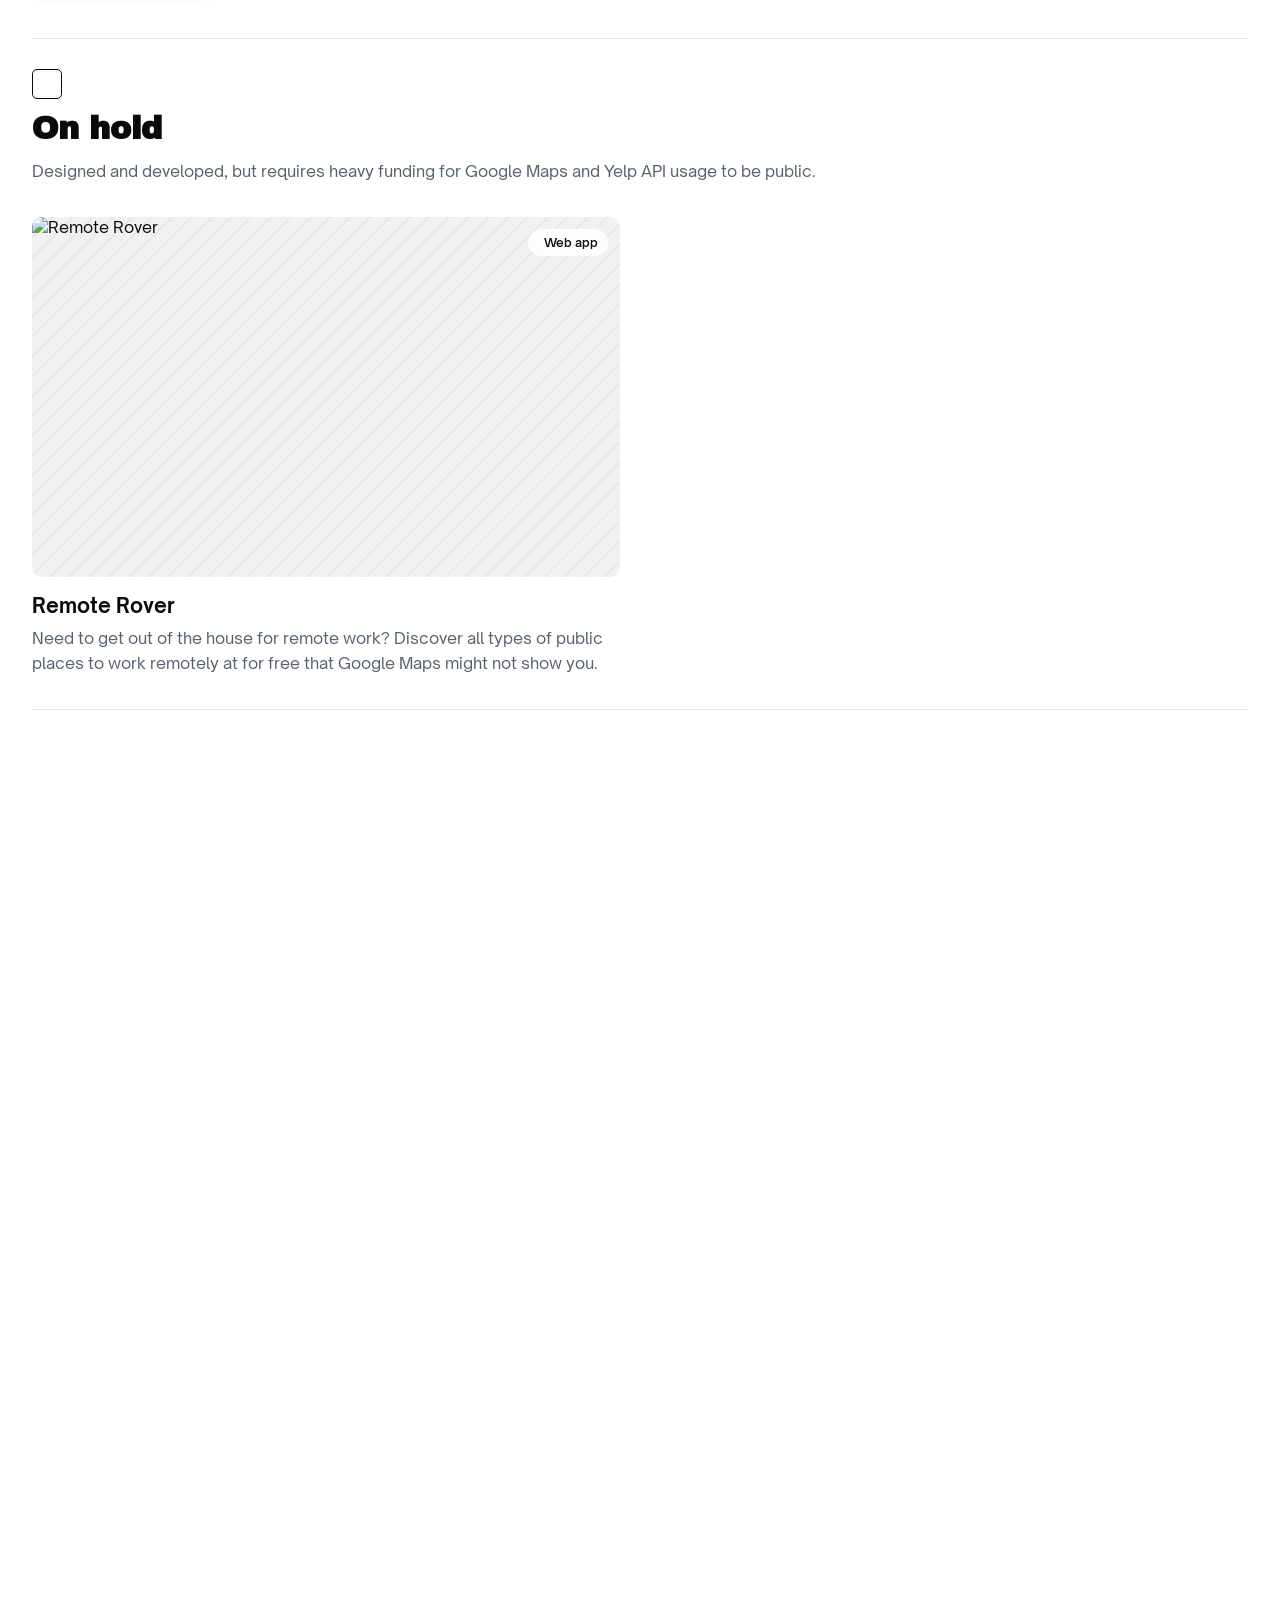
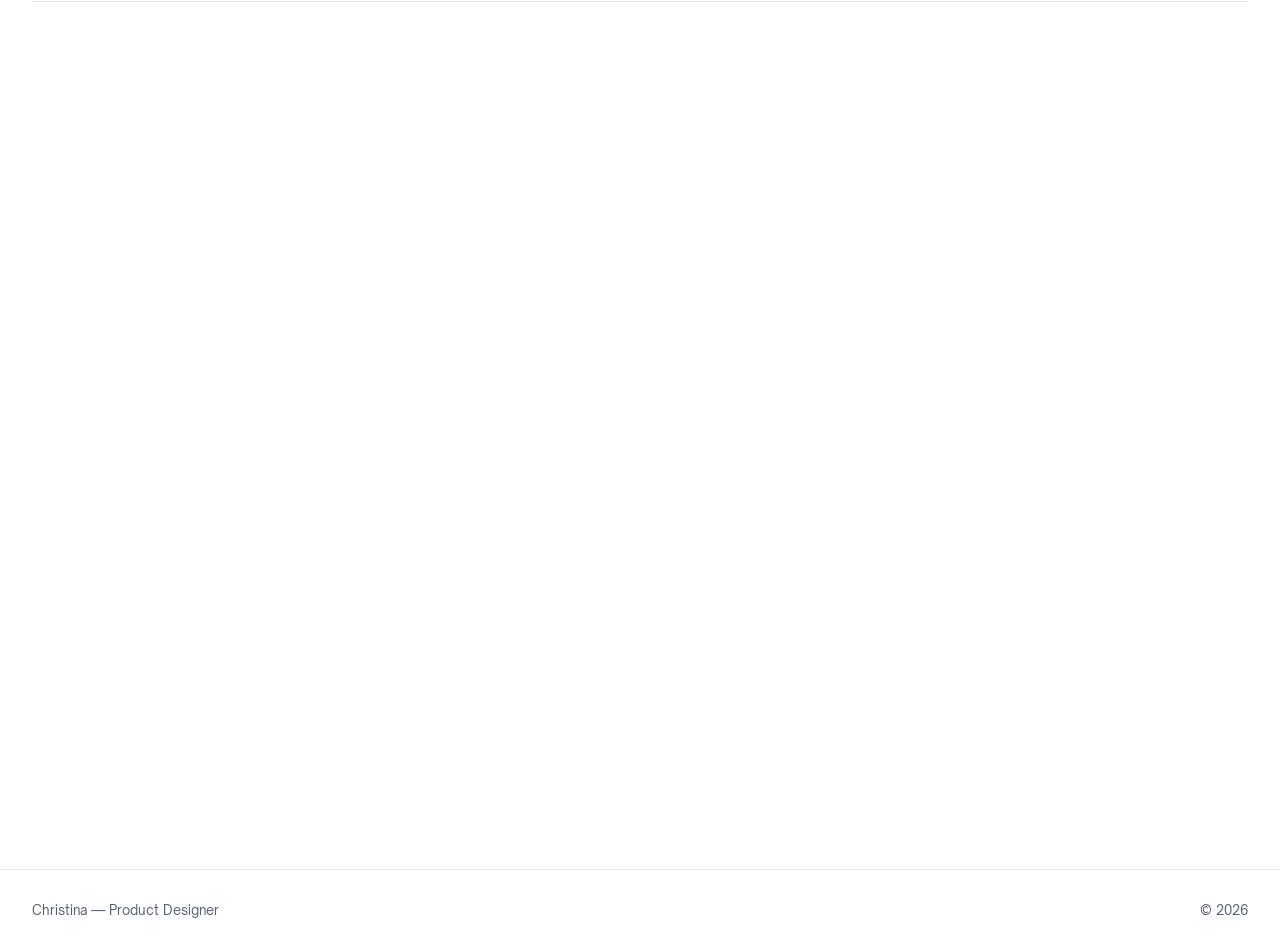
==== commit f5413b4c: "Mark SF Civic Tech as publicly available Replace the "On hold" badge with "Publicly available" (same" ====
--- a/index.html
+++ b/index.html
@@ -155,7 +155,7 @@
         <img class="ph-fit" src="assets/images/sf-civic-tech-homepage.gif" alt="SF Civic Tech Website">
         <div class="badge-row">
           <span class="badge"><i data-lucide="globe"></i>Website design</span>
-          <span class="badge"><i data-lucide="clock"></i>On hold</span>
+          <span class="badge"><i data-lucide="users-round"></i>Publicly available</span>
         </div>
       </div>
       <div class="project-card-body">
--- a/css/style.css
+++ b/css/style.css
@@ -807,7 +807,7 @@
   border-radius: 8px;
   padding: 28px;
 }
-.cs-reframe-label { font-size: 11px; font-weight: 600; letter-spacing: 1px; color: var(--muted); margin-bottom: 8px; }
+.cs-reframe-label { font-family: 'Open Sauce One', 'Open Sauce Sans', sans-serif; font-size: 13px; font-weight: 400; letter-spacing: 0.5px; color: var(--accent-text); margin-bottom: 8px; }
 .cs-reframe-value { font-size: 16px; line-height: 1.5; }
 .cs-reframe-arrow { font-size: 20px; color: var(--accent-text); }
 
